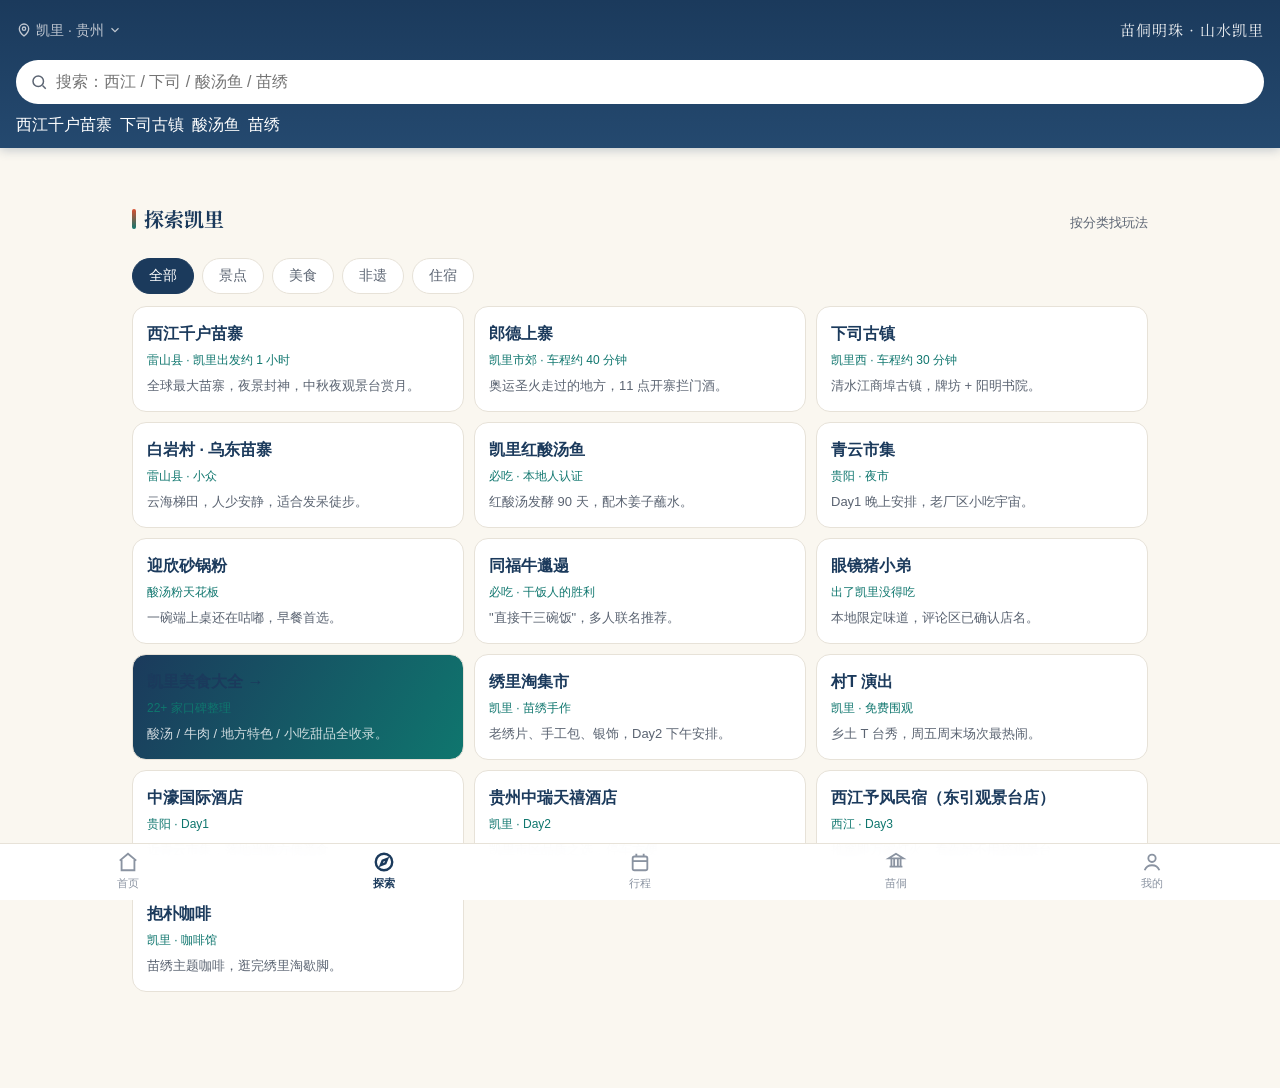
==== explore.html @ a3995299 "新增凯里美食大全页（food.html）：评论区口碑 22+ 家，分酸汤/牛肉牛杂/地方特色/小吃甜品/其他五类；首页与探索页挂入口" ====
<!DOCTYPE html>
<html lang="zh-CN">
<head>
<meta charset="UTF-8">
<meta name="viewport" content="width=device-width, initial-scale=1.0, viewport-fit=cover">
<meta name="theme-color" content="#1B3A5C">
<meta name="description" content="探索凯里：西江千户苗寨、郎德上寨、下司古镇、酸汤鱼、绣里淘、村T——景点、美食、非遗、住宿分类导航。">
<title>探索 | 中秋贵州·凯里行</title>
<link rel="manifest" href="manifest.webmanifest">
<link rel="icon" href="assets/icon-192.png">
<link rel="apple-touch-icon" href="assets/icon-192.png">
<link rel="preconnect" href="https://fonts.googleapis.com">
<link rel="preconnect" href="https://fonts.gstatic.com" crossorigin>
<link href="https://fonts.googleapis.com/css2?family=Noto+Serif+SC:wght@700;900&display=swap" rel="stylesheet">
<link rel="stylesheet" href="css/style.css">
</head>
<body data-page="explore">

<main id="app">
<section class="view" data-view="explore">
  <div class="sec-head"><h2>探索凯里</h2><span class="sec-sub">按分类找玩法</span></div>
  <div class="explore-tabs" role="tablist">
    <button class="active" data-cat="all">全部</button>
    <button data-cat="scenic">景点</button>
    <button data-cat="food">美食</button>
    <button data-cat="craft">非遗</button>
    <button data-cat="stay">住宿</button>
  </div>
  <div class="explore-grid" id="exploreGrid">
    <button class="ex-card" data-cat="scenic" data-detail="xijiang"><b>西江千户苗寨</b><i>雷山县 · 凯里出发约 1 小时</i><p>全球最大苗寨，夜景封神，中秋夜观景台赏月。</p></button>
    <button class="ex-card" data-cat="scenic" data-detail="langde"><b>郎德上寨</b><i>凯里市郊 · 车程约 40 分钟</i><p>奥运圣火走过的地方，11 点开寨拦门酒。</p></button>
    <button class="ex-card" data-cat="scenic" data-detail="xiasi"><b>下司古镇</b><i>凯里西 · 车程约 30 分钟</i><p>清水江商埠古镇，牌坊 + 阳明书院。</p></button>
    <button class="ex-card" data-cat="scenic" data-detail="wudong"><b>白岩村 · 乌东苗寨</b><i>雷山县 · 小众</i><p>云海梯田，人少安静，适合发呆徒步。</p></button>
    <button class="ex-card" data-cat="food" data-detail="suantang"><b>凯里红酸汤鱼</b><i>必吃 · 本地人认证</i><p>红酸汤发酵 90 天，配木姜子蘸水。</p></button>
    <button class="ex-card" data-cat="food" data-detail="qingyun"><b>青云市集</b><i>贵阳 · 夜市</i><p>Day1 晚上安排，老厂区小吃宇宙。</p></button>
    <button class="ex-card" data-cat="food"><b>迎欣砂锅粉</b><i>酸汤粉天花板</i><p>一碗端上桌还在咕嘟，早餐首选。</p></button>
    <button class="ex-card" data-cat="food"><b>同福牛邋遢</b><i>必吃 · 干饭人的胜利</i><p>"直接干三碗饭"，多人联名推荐。</p></button>
    <button class="ex-card" data-cat="food"><b>眼镜猪小弟</b><i>出了凯里没得吃</i><p>本地限定味道，评论区已确认店名。</p></button>
    <a class="ex-card" data-cat="food" href="food.html" style="background:linear-gradient(120deg,#1B3A5C,#0F766E);color:#fff"><b>凯里美食大全 →</b><i>22+ 家口碑整理</i><p style="color:rgba(255,255,255,.8)">酸汤 / 牛肉 / 地方特色 / 小吃甜品全收录。</p></a>
    <button class="ex-card" data-cat="craft" data-detail="miaoxiu"><b>绣里淘集市</b><i>凯里 · 苗绣手作</i><p>老绣片、手工包、银饰，Day2 下午安排。</p></button>
    <button class="ex-card" data-cat="craft" data-detail="cunt"><b>村T 演出</b><i>凯里 · 免费围观</i><p>乡土 T 台秀，周五周末场次最热闹。</p></button>
    <button class="ex-card" data-cat="stay"><b>中濠国际酒店</b><i>贵阳 · Day1</i><p>近青云市集，落地当晚方便觅食。</p></button>
    <button class="ex-card" data-cat="stay"><b>贵州中瑞天禧酒店</b><i>凯里 · Day2</i><p>凯里市区品质之选，停车方便。</p></button>
    <button class="ex-card" data-cat="stay"><b>西江予风民宿（东引观景台店）</b><i>西江 · Day3</i><p>推窗即万家灯火，看夜景不用挤观景台。</p></button>
    <button class="ex-card" data-cat="stay"><b>抱朴咖啡</b><i>凯里 · 咖啡馆</i><p>苗绣主题咖啡，逛完绣里淘歇脚。</p></button>
  </div>
</section>
</main>

<script src="js/data.js" defer></script>
<script src="js/layout.js" defer></script>
<script src="js/app.js" defer></script>
</body>
</html>
---- css/style.css ----
/* ===== 中秋贵州·凯里行 =====
   主色 靛蓝 #1B3A5C | 青绿 #0F766E | 酸汤红 CTA #D94F30
   苗银 #C0C7D1 | 米白 #FAF7F0 | 正文 #1F2937
   标题 思源宋体/霞鹜文楷 · 正文 PingFang SC / Noto Sans SC */

:root {
  --indigo: #1B3A5C;
  --teal: #0F766E;
  --cta: #D94F30;
  --silver: #C0C7D1;
  --bg: #FAF7F0;
  --ink: #1F2937;
  --ink-2: #5B6472;
  --card: #FFFFFF;
  --line: #E7E2D8;
  --radius: 14px;
  --pad: 16px;           /* 移动端卡片边距 16px */
  --font-title: "LXGW WenKai", "Noto Serif SC", "Source Han Serif SC", "Songti SC", serif;
  --font-body: "PingFang SC", "Noto Sans SC", "Microsoft YaHei", sans-serif;
}

* { margin: 0; padding: 0; box-sizing: border-box; }
html { scroll-behavior: smooth; -webkit-text-size-adjust: 100%; }
body {
  font-family: var(--font-body);
  font-size: 16px;            /* 正文 ≥16px */
  line-height: 1.6;
  color: var(--ink);
  background: var(--bg);
  padding-bottom: calc(64px + env(safe-area-inset-bottom));
}
img { display: block; max-width: 100%; height: auto; }
button { font: inherit; color: inherit; background: none; border: 0; cursor: pointer; min-height: 44px; } /* 触控目标 ≥44px */
a { color: inherit; text-decoration: none; }
h1, h2, h3 { font-family: var(--font-title); }

/* ===== 苗绣几何纹样水印（5%-10% 透明度边框） ===== */
.pattern-edge {
  position: relative;
}
.pattern-edge::before {
  content: "";
  position: absolute; inset: 0;
  border: 6px solid rgba(27, 58, 92, .08);      /* 苗绣边框水印 5%-10% */
  border-image: repeating-linear-gradient(45deg,
      rgba(27,58,92,.09) 0 8px, rgba(15,118,110,.07) 8px 16px,
      rgba(217,79,48,.08) 16px 24px, rgba(192,199,209,.10) 24px 32px) 6;
  pointer-events: none;
  border-radius: inherit;
}
.watermark::after {
  content: "";
  position: absolute; inset: 0;
  background:
    radial-gradient(circle at 88% 12%, rgba(27,58,92,.06) 0 10px, transparent 11px),
    radial-gradient(circle at 88% 12%, rgba(27,58,92,.06) 0 18px, transparent 19px),
    repeating-conic-gradient(from 0deg at 88% 12%, rgba(15,118,110,.05) 0 22.5deg, transparent 22.5deg 45deg);
  pointer-events: none;
}

/* ===== 顶部吸顶 ===== */
.topbar {
  position: sticky; top: 0; z-index: 50;
  background: linear-gradient(180deg, var(--indigo) 0%, #24496F 100%);
  color: #fff;
  padding: calc(8px + env(safe-area-inset-top)) var(--pad) 10px;
  box-shadow: 0 2px 10px rgba(27,58,92,.25);
}
.topbar-row { display: flex; align-items: center; justify-content: space-between; gap: 8px; }
.loc-btn {
  display: inline-flex; align-items: center; gap: 4px;
  color: var(--silver); font-size: 14px; min-height: 44px;
}
.topbar-title { font-family: var(--font-title); font-size: 15px; letter-spacing: 1px; color: #fff; opacity: .9; }
.search-wrap {
  margin-top: 8px; display: flex; align-items: center; gap: 8px;
  background: #fff; border-radius: 22px; padding: 0 14px; height: 44px;
}
.search-ico { color: var(--ink-2); flex: none; }
#searchInput {
  flex: 1; border: 0; outline: none; font-size: 16px; min-height: 44px;
  background: transparent; color: var(--ink);
}
.search-clear { color: var(--ink-2); width: 44px; }
.hot-chips { display: flex; gap: 8px; margin-top: 8px; overflow-x: auto; scrollbar-width: none; }
.hot-chips::-webkit-scrollbar { display: none; }
.hot-chips button {
  flex: none; min-height: 32px; padding: 4px 12px;
  border: 1px solid rgba(255,255,255,.35); border-radius: 16px;
  color: #fff; font-size: 13px;
}
.hot-chips button:active { background: rgba(255,255,255,.18); }

/* ===== 视图容器 ===== */
.view { padding: var(--pad); max-width: 1080px; margin: 0 auto; }

/* ===== Banner ===== */
.banner {
  position: relative; border-radius: var(--radius); overflow: hidden;
  box-shadow: 0 6px 18px rgba(27,58,92,.18);
}
.banner img { width: 100%; aspect-ratio: 16/9; object-fit: cover; }
.banner-text {
  position: absolute; inset: 0;
  display: flex; flex-direction: column; justify-content: flex-end;
  padding: 16px;
  background: linear-gradient(180deg, transparent 30%, rgba(27,58,92,.78));
  color: #fff;
}
.banner-tag {
  display: inline-block; width: fit-content;
  background: rgba(217,79,48,.92); border-radius: 12px;
  padding: 2px 10px; font-size: 12px; margin-bottom: 6px;
}
.banner-text h1 { font-size: 26px; letter-spacing: 1px; }
.banner-sub { font-size: 13px; color: var(--silver); margin-top: 2px; }

/* ===== 天气节庆条 ===== */
.wx-fest {
  display: flex; gap: 8px; margin-top: 12px; overflow-x: auto;
  scrollbar-width: none;
}
.wx-fest::-webkit-scrollbar { display: none; }
.wx-item {
  flex: 1 0 44%; display: flex; align-items: center; gap: 8px;
  background: var(--card); border-radius: var(--radius);
  padding: 10px 12px; border: 1px solid var(--line);
}
.wx-item .wx-ico { font-size: 20px; }
.wx-item b { display: block; font-size: 14px; color: var(--indigo); }
.wx-item i { font-style: normal; font-size: 12px; color: var(--ink-2); }

/* ===== 区块标题 ===== */
.sec-head {
  display: flex; align-items: baseline; justify-content: space-between;
  margin: 22px 0 12px;
}
.sec-head h2 { font-size: 20px; color: var(--indigo); position: relative; padding-left: 12px; }
.sec-head h2::before {
  content: ""; position: absolute; left: 0; top: 6px; bottom: 6px; width: 4px;
  background: linear-gradient(var(--cta), var(--teal)); border-radius: 2px;
}
.sec-sub, .sec-link { font-size: 13px; color: var(--ink-2); min-height: 44px; display: inline-flex; align-items: center; }
.sec-link { color: var(--teal); font-weight: 500; }

/* ===== 目的地横滑卡片 ===== */
.hscroll {
  display: flex; gap: 12px; overflow-x: auto; padding-bottom: 6px;
  scroll-snap-type: x mandatory; scrollbar-width: none;
  margin: 0 calc(-1 * var(--pad)); padding-left: var(--pad); padding-right: var(--pad);
}
.hscroll::-webkit-scrollbar { display: none; }
.dest-card {
  position: relative; flex: 0 0 62%; scroll-snap-align: start;
  border-radius: var(--radius); overflow: hidden; background: var(--card);
  box-shadow: 0 3px 12px rgba(27,58,92,.10);
  display: block;
}
.dest-card img { aspect-ratio: 4/3; object-fit: cover; width: 100%; }
.dest-badge {
  position: absolute; top: 10px; left: 10px;
  background: rgba(250,247,240,.92); color: var(--teal);
  font-size: 11px; padding: 2px 8px; border-radius: 10px;
}
.dest-card h3 { font-size: 16px; padding: 8px 12px 0; color: var(--indigo); }
.dest-card p { font-size: 12px; color: var(--ink-2); padding: 0 12px 10px; }

/* ===== 主题路线 ===== */
.route-grid { display: grid; grid-template-columns: 1fr; gap: 10px; }
.route-card {
  text-align: left; background: var(--card); border: 1px solid var(--line);
  border-radius: var(--radius); padding: 14px; display: flex; gap: 12px; align-items: flex-start;
}
.route-num {
  font-family: var(--font-title); font-size: 22px; font-weight: 900; line-height: 1;
  margin-top: 2px;
}
.route-num.r1 { color: var(--indigo); } .route-num.r2 { color: var(--teal); }
.route-num.r3 { color: var(--cta); }    .route-num.r4 { color: var(--silver); }
.route-card h3 { font-size: 16px; color: var(--indigo); }
.route-card p { font-size: 13px; color: var(--ink-2); margin-top: 2px; }
.route-card:active { border-color: var(--teal); }

/* ===== 非遗 ===== */
.craft-grid { display: grid; grid-template-columns: 1fr 1fr; gap: 10px; }
.craft-card {
  background: var(--card); border-radius: var(--radius); overflow: hidden;
  border: 1px solid var(--line); display: block;
}
.craft-card img { aspect-ratio: 4/3; object-fit: cover; width: 100%; }
.craft-card h3 { font-size: 15px; padding: 8px 10px 0; color: var(--indigo); }
.craft-card p { font-size: 12px; color: var(--ink-2); padding: 0 10px 10px; }

/* ===== 美食 ===== */
.food-list { display: grid; gap: 10px; }
.food-item {
  display: flex; align-items: center; gap: 12px;
  background: var(--card); border: 1px solid var(--line);
  border-radius: var(--radius); padding: 10px 12px; position: relative;
}
.food-item img { width: 72px; height: 72px; object-fit: cover; border-radius: 10px; flex: none; }
.food-emoji { font-size: 30px; width: 72px; text-align: center; flex: none; }
.food-item h3 { font-size: 15px; color: var(--indigo); }
.food-item p { font-size: 12px; color: var(--ink-2); }
.food-tag {
  position: absolute; top: 8px; right: 10px;
  background: var(--cta); color: #fff; font-size: 11px;
  padding: 1px 8px; border-radius: 10px;
}

/* ===== 游记 ===== */
.note-list { display: grid; gap: 10px; }
.note-card { background: var(--card); border-radius: var(--radius); border: 1px solid var(--line); padding: 14px; }
.note-card h3 { font-size: 16px; color: var(--indigo); }
.note-card p { font-size: 13px; color: var(--ink-2); margin: 4px 0 8px; }
.note-meta { font-size: 12px; color: var(--teal); background: rgba(15,118,110,.08); padding: 2px 8px; border-radius: 10px; }

/* ===== 咨询 ===== */
.consult {
  margin-top: 24px; display: flex; align-items: center; justify-content: space-between; gap: 12px;
  background: linear-gradient(120deg, var(--indigo), var(--teal));
  border-radius: var(--radius); padding: 16px; color: #fff;
}
.consult h3 { font-size: 17px; }
.consult p { font-size: 12px; color: var(--silver); }

/* ===== 按钮 ===== */
.btn-cta {
  background: var(--cta); color: #fff; border-radius: 22px;
  padding: 0 20px; min-height: 44px; font-size: 15px; font-weight: 600;
  box-shadow: 0 3px 10px rgba(217,79,48,.35);
}
.btn-cta:active { transform: scale(.97); }
.btn-ghost {
  border: 1px solid var(--teal); color: var(--teal); border-radius: 22px;
  padding: 0 16px; min-height: 44px; font-size: 14px;
  background: rgba(15,118,110,.05);
}

/* ===== 探索 ===== */
.explore-tabs { display: flex; gap: 8px; overflow-x: auto; scrollbar-width: none; margin-bottom: 12px; }
.explore-tabs::-webkit-scrollbar { display: none; }
.explore-tabs button {
  flex: none; min-height: 36px; padding: 4px 16px; border-radius: 18px;
  background: var(--card); border: 1px solid var(--line); font-size: 14px; color: var(--ink-2);
}
.explore-tabs button.active { background: var(--indigo); border-color: var(--indigo); color: #fff; }
.explore-grid { display: grid; grid-template-columns: 1fr; gap: 10px; }
.ex-card {
  text-align: left; background: var(--card); border: 1px solid var(--line);
  border-radius: var(--radius); padding: 14px;
}
.ex-card b { font-size: 16px; color: var(--indigo); display: block; }
.ex-card i { font-style: normal; font-size: 12px; color: var(--teal); }
.ex-card p { font-size: 13px; color: var(--ink-2); margin-top: 4px; }
.ex-card.hidden { display: none; }

/* ===== 行程时间线 ===== */
.trip-actions { display: flex; gap: 10px; margin-bottom: 14px; }
.timeline { display: grid; gap: 14px; position: relative; }
.day-card {
  background: var(--card); border-radius: var(--radius); border: 1px solid var(--line);
  padding: 14px; position: relative; overflow: hidden;
}
.day-card::after {  /* 苗绣锯齿水印底边 */
  content: ""; position: absolute; left: 0; right: 0; bottom: 0; height: 8px;
  background: repeating-linear-gradient(90deg,
    rgba(27,58,92,.10) 0 10px, transparent 10px 20px,
    rgba(217,79,48,.10) 20px 30px, transparent 30px 40px);
}
.day-head { display: flex; gap: 10px; align-items: flex-start; margin-bottom: 10px; }
.day-badge {
  flex: none; background: var(--indigo); color: #fff;
  font-family: var(--font-title); font-weight: 700;
  border-radius: 10px; padding: 4px 10px; font-size: 14px;
}
.day-badge.d2 { background: var(--teal); }
.day-badge.d3 { background: var(--cta); }
.day-badge.d4 { background: #7A8698; }
.day-head h3 { font-size: 16px; color: var(--indigo); }
.day-head i { font-style: normal; font-size: 12px; color: var(--ink-2); }
.stop-list { list-style: none; display: grid; gap: 0; }
.stop-list li { display: grid; grid-template-columns: 96px 1fr; gap: 4px 10px; padding: 8px 0; border-top: 1px dashed var(--line); }
.stop-list .t { font-size: 12px; color: var(--teal); font-weight: 600; padding-top: 2px; }
.stop-list b { font-size: 15px; color: var(--ink); }
.stop-list p { grid-column: 2; font-size: 13px; color: var(--ink-2); }

/* ===== 打包清单 ===== */
.pack { margin-top: 20px; }
.pack-grid { display: grid; gap: 10px; }
.pack-card {
  background: var(--card); border: 1px solid var(--line); border-radius: var(--radius);
  padding: 14px;
}
.pack-card.warn { border-color: rgba(217,79,48,.4); background: #FFF7F3; }
.pack-card h3 { font-size: 16px; color: var(--indigo); margin-bottom: 6px; }
.pack-card.warn h3 { color: var(--cta); }
.pack-card ul { list-style: none; }
.pack-card li {
  font-size: 14px; padding: 8px 0 8px 26px; position: relative;
  border-top: 1px dashed var(--line); cursor: pointer; min-height: 40px;
}
.pack-card li::before {
  content: ""; position: absolute; left: 0; top: 10px;
  width: 18px; height: 18px; border: 2px solid var(--silver); border-radius: 5px;
}
.pack-card li.done { color: #9AA3B0; text-decoration: line-through; }
.pack-card li.done::before {
  background: var(--teal); border-color: var(--teal);
  content: "✓"; color: #fff; font-size: 12px; text-align: center; line-height: 18px;
  text-decoration: none;
}

/* ===== 苗侗文化 ===== */
.culture-hero {
  background: linear-gradient(135deg, var(--indigo), var(--teal));
  border-radius: var(--radius); padding: 20px 16px; color: #fff;
}
.cq-line { font-family: var(--font-title); font-size: 20px; letter-spacing: 2px; }
.cq-sub { font-size: 13px; color: var(--silver); margin-top: 6px; }
.cul-list { display: grid; gap: 10px; margin-top: 14px; }
.cul-card {
  background: var(--card); border: 1px solid var(--line); border-radius: var(--radius);
  padding: 14px;
}
.cul-card h3 { font-size: 16px; color: var(--indigo); }
.cul-card p { font-size: 13px; color: var(--ink-2); margin-top: 4px; }

/* ===== 我的 ===== */
.me-card {
  display: flex; align-items: center; gap: 12px;
  background: linear-gradient(120deg, var(--indigo), var(--teal));
  border-radius: var(--radius); padding: 16px; color: #fff; margin-bottom: 14px;
}
.me-avatar {
  width: 52px; height: 52px; border-radius: 14px; flex: none;
  background: var(--cta); display: grid; place-items: center;
  font-family: var(--font-title); font-size: 24px; font-weight: 900;
}
.me-card b { display: block; font-size: 17px; }
.me-card i { font-style: normal; font-size: 12px; color: var(--silver); }
.me-grid { display: grid; grid-template-columns: 1fr 1fr; gap: 10px; }
.me-item {
  background: var(--card); border: 1px solid var(--line); border-radius: var(--radius);
  padding: 14px; text-align: left; display: flex; flex-direction: column; gap: 2px; font-size: 15px;
}
.me-item span { font-size: 12px; color: var(--ink-2); }
.me-tip { margin-top: 16px; font-size: 13px; color: var(--ink-2); }

/* ===== 详情浮层 + 固定预订栏 ===== */
.detail { position: fixed; inset: 0; z-index: 90; }
.detail-mask { position: absolute; inset: 0; background: rgba(27,58,92,.55); }
.detail-panel {
  position: absolute; left: 0; right: 0; bottom: 0; max-height: 86vh;
  background: var(--bg); border-radius: 20px 20px 0 0;
  display: flex; flex-direction: column;
  animation: slideUp .28s ease;
}
@keyframes slideUp { from { transform: translateY(40px); opacity: .6; } to { transform: none; opacity: 1; } }
.detail-close {
  position: absolute; top: 10px; right: 10px; z-index: 2;
  width: 36px; height: 36px; border-radius: 50%;
  background: rgba(250,247,240,.9); color: var(--ink); font-size: 15px;
}
.detail-body { overflow-y: auto; padding: 18px 16px 16px; }
.detail-body img { border-radius: var(--radius); width: 100%; aspect-ratio: 16/9; object-fit: cover; }
.detail-body h2 { font-size: 22px; color: var(--indigo); margin: 12px 0 4px; }
.detail-body .d-tag { font-size: 12px; color: var(--teal); }
.detail-body p { margin-top: 10px; font-size: 15px; color: var(--ink); }
.detail-body ul { margin: 10px 0 0 18px; font-size: 14px; color: var(--ink-2); }
.book-bar {
  position: sticky; bottom: 0; display: flex; align-items: center; gap: 10px;
  padding: 12px 16px calc(12px + env(safe-area-inset-bottom));
  background: #fff; border-top: 1px solid var(--line);
  box-shadow: 0 -4px 14px rgba(27,58,92,.08);
}
.book-price { margin-right: auto; }
.book-price b { font-size: 20px; color: var(--cta); }
.book-price i { font-style: normal; font-size: 12px; color: var(--ink-2); display: block; }
.book-btn { flex: none; }

/* ===== Toast ===== */
.toast {
  position: fixed; left: 50%; bottom: calc(96px + env(safe-area-inset-bottom));
  transform: translateX(-50%); z-index: 99;
  background: rgba(27,58,92,.92); color: #fff;
  padding: 10px 18px; border-radius: 20px; font-size: 14px;
  animation: slideUp .2s ease;
}

/* ===== 底部 Tab ===== */
.tabbar {
  position: fixed; left: 0; right: 0; bottom: 0; z-index: 80;
  display: flex; justify-content: space-around;
  background: rgba(255,255,255,.96); backdrop-filter: blur(8px);
  border-top: 1px solid var(--line);
  padding-bottom: env(safe-area-inset-bottom);
}
.tab {
  display: flex; flex-direction: column; align-items: center; gap: 2px;
  min-height: 56px; min-width: 56px; justify-content: center;
  font-size: 11px; color: #8A93A1;
}
.tab svg { width: 22px; height: 22px; }
.tab.active { color: var(--indigo); font-weight: 600; }
.tab.active svg { stroke-width: 2.6; }

/* ===== 搜索高亮隐藏 ===== */
.hide-by-search { display: none !important; }

/* ===== Banner 倒计时 ===== */
.banner-meta { display: flex; gap: 8px; align-items: center; margin-bottom: 6px; }
.banner-meta .banner-tag { margin-bottom: 0; }
.cd-chip {
  display: inline-block; background: rgba(15,118,110,.85); color: #fff;
  border-radius: 12px; padding: 2px 10px; font-size: 12px;
}

/* ===== 收藏按钮（预订栏内） ===== */
.fav-btn {
  flex: none; width: 44px; height: 44px; border-radius: 50%;
  display: grid; place-items: center; font-size: 22px;
  color: var(--ink-2); background: rgba(27,58,92,.06);
  transition: transform .15s ease, color .15s ease;
}
.fav-btn:active { transform: scale(.9); }
.fav-btn.on { color: var(--cta); background: rgba(217,79,48,.10); }

/* ===== 回到顶部 ===== */
#topBtn {
  position: fixed; right: 14px; bottom: calc(76px + env(safe-area-inset-bottom));
  z-index: 85; width: 44px; height: 44px; border-radius: 50%;
  background: var(--indigo); color: #fff; font-size: 18px;
  box-shadow: 0 4px 14px rgba(27,58,92,.35);
  opacity: .92;
}
#topBtn:active { transform: scale(.94); }

/* ===== 可访问性 ===== */
:focus-visible { outline: 3px solid var(--teal); outline-offset: 2px; border-radius: 4px; }
@media (prefers-reduced-motion: reduce) {
  html { scroll-behavior: auto; }
  *, *::before, *::after { animation: none !important; transition: none !important; }
}

/* ============ 断点 ============ */
/* 平板 640–1024 */
@media (min-width: 640px) {
  .view { padding: 24px; }
  .banner-text h1 { font-size: 34px; }
  .dest-card { flex-basis: 40%; }
  .route-grid { grid-template-columns: 1fr 1fr; }
  .craft-grid { grid-template-columns: repeat(4, 1fr); }
  .explore-grid { grid-template-columns: 1fr 1fr; }
  .pack-grid { grid-template-columns: 1fr 1fr; }
  .cul-list { grid-template-columns: 1fr 1fr; }
  .note-list { grid-template-columns: 1fr 1fr; }
  .me-grid { grid-template-columns: repeat(4, 1fr); }
  .day-card { padding: 18px; }
  .stop-list li { grid-template-columns: 120px 1fr; }
  .detail-panel {
    left: 50%; transform: translateX(-50%); width: 640px;
    border-radius: 20px; bottom: 6vh; max-height: 82vh;
    box-shadow: 0 20px 60px rgba(27,58,92,.4);
  }
  @keyframes slideUp { from { transform: translate(-50%, 40px); opacity: .6; } to { transform: translate(-50%, 0); opacity: 1; } }
}
/* 桌面 >1024 */
@media (min-width: 1024px) {
  .dest-card { flex-basis: 31%; }
  .explore-grid { grid-template-columns: repeat(3, 1fr); }
  .pack-grid { grid-template-columns: repeat(3, 1fr); }
  .cul-list { grid-template-columns: repeat(3, 1fr); }
  .food-list { grid-template-columns: 1fr 1fr; }
  .banner img { aspect-ratio: 21/8; }
  .view { padding: 32px; }
}

/* 打印 */
@media print { .tabbar, .topbar .search-wrap, .hot-chips { display: none; } }

/* ===== 打包清单备注与提醒卡 ===== */
.pack-note {
  font-size: 13px; color: var(--ink-2); background: rgba(15,118,110,.06);
  border: 1px dashed rgba(15,118,110,.35); border-radius: 10px;
  padding: 10px 12px; margin-bottom: 12px;
}
.pack-note b { color: var(--teal); }
.pack-card.tip { border-color: rgba(15,118,110,.4); background: #F0F9F7; }
.pack-card.tip h3 { color: var(--teal); }
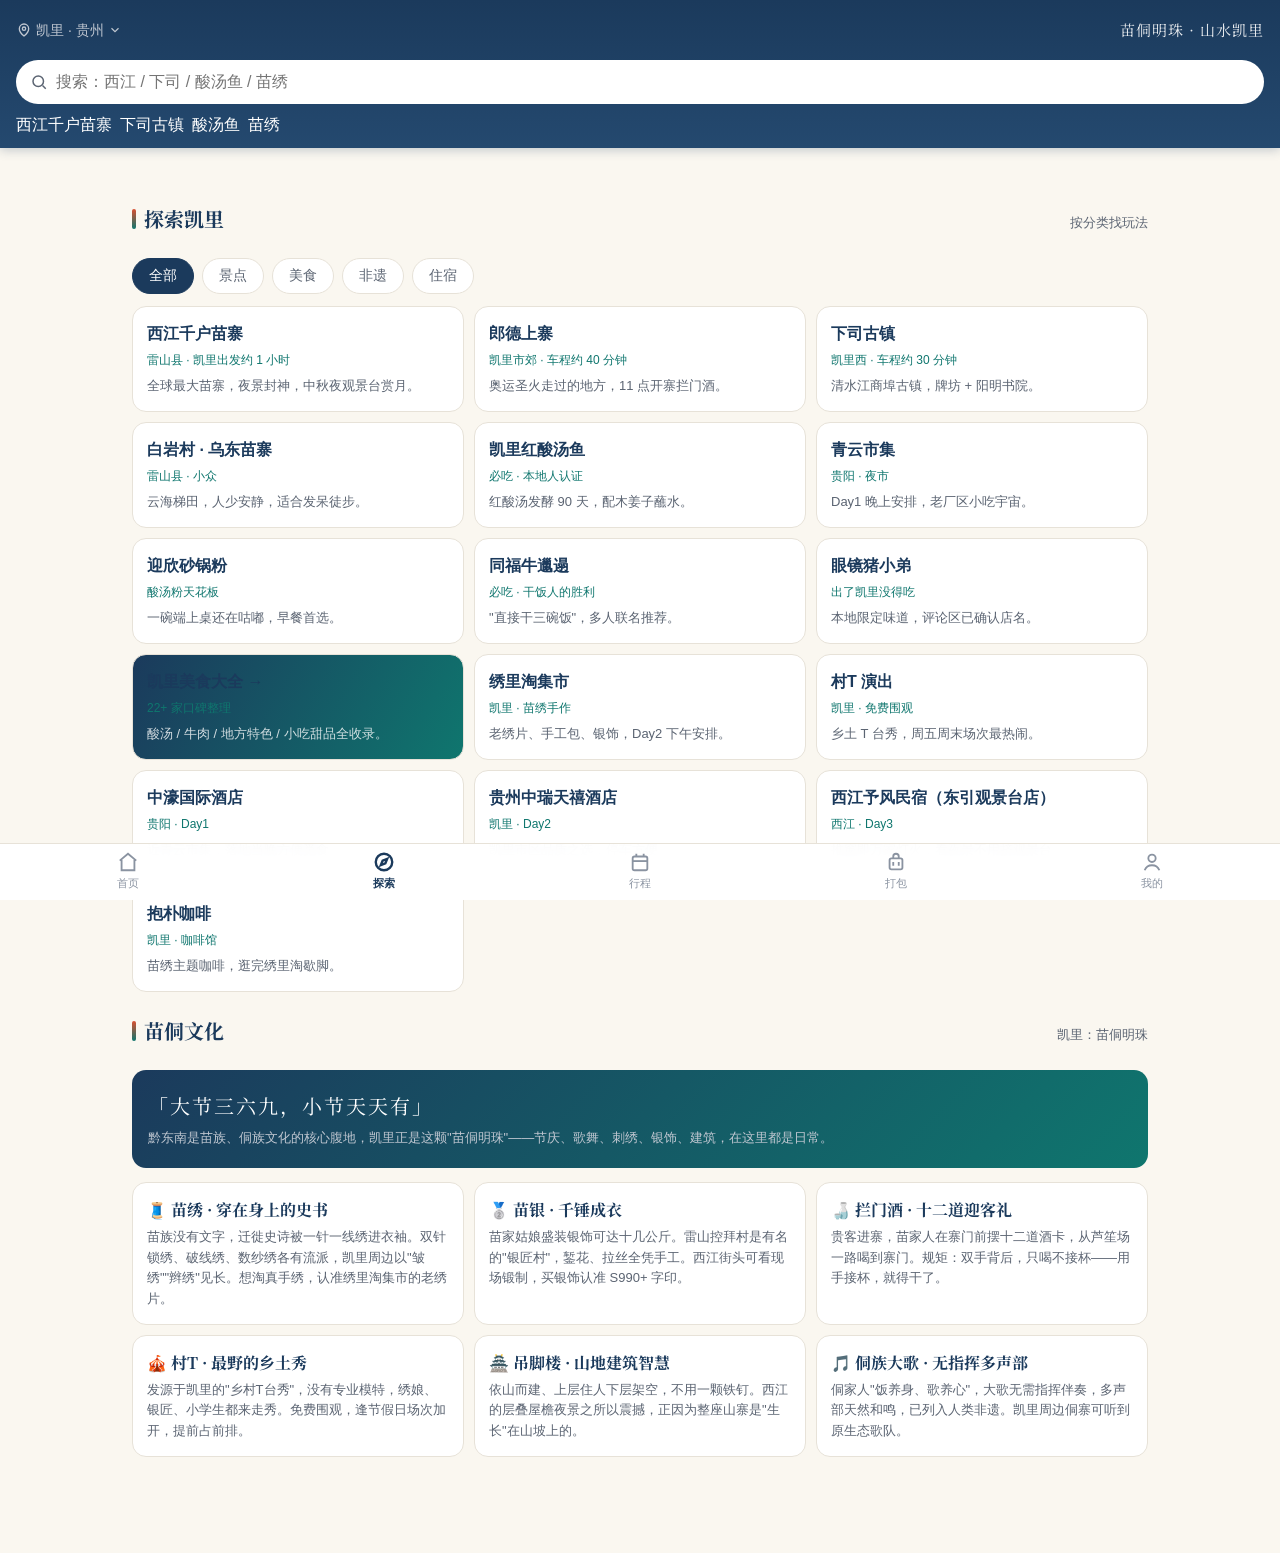
==== commit 88673ef4: "导航重组：苗侗文化并入探索页（锚点#culture），新增打包清单独立 Tab（pack.html），culture.html 下线，SW 升 v4" ====
--- a/explore.html
+++ b/explore.html
@@ -44,6 +44,39 @@
     <button class="ex-card" data-cat="stay"><b>西江予风民宿（东引观景台店）</b><i>西江 · Day3</i><p>推窗即万家灯火，看夜景不用挤观景台。</p></button>
     <button class="ex-card" data-cat="stay"><b>抱朴咖啡</b><i>凯里 · 咖啡馆</i><p>苗绣主题咖啡，逛完绣里淘歇脚。</p></button>
   </div>
+
+  <!-- 苗侗文化（原苗侗 Tab 并入） -->
+  <div class="sec-head" id="culture"><h2>苗侗文化</h2><span class="sec-sub">凯里：苗侗明珠</span></div>
+  <div class="culture-hero">
+    <p class="cq-line">「大节三六九，小节天天有」</p>
+    <p class="cq-sub">黔东南是苗族、侗族文化的核心腹地，凯里正是这颗"苗侗明珠"——节庆、歌舞、刺绣、银饰、建筑，在这里都是日常。</p>
+  </div>
+  <div class="cul-list">
+    <article class="cul-card">
+      <h3>🧵 苗绣 · 穿在身上的史书</h3>
+      <p>苗族没有文字，迁徙史诗被一针一线绣进衣袖。双针锁绣、破线绣、数纱绣各有流派，凯里周边以"皱绣""辫绣"见长。想淘真手绣，认准绣里淘集市的老绣片。</p>
+    </article>
+    <article class="cul-card">
+      <h3>🥈 苗银 · 千锤成衣</h3>
+      <p>苗家姑娘盛装银饰可达十几公斤。雷山控拜村是有名的"银匠村"，錾花、拉丝全凭手工。西江街头可看现场锻制，买银饰认准 S990+ 字印。</p>
+    </article>
+    <article class="cul-card">
+      <h3>🍶 拦门酒 · 十二道迎客礼</h3>
+      <p>贵客进寨，苗家人在寨门前摆十二道酒卡，从芦笙场一路喝到寨门。规矩：双手背后，只喝不接杯——用手接杯，就得干了。</p>
+    </article>
+    <article class="cul-card">
+      <h3>🎪 村T · 最野的乡土秀</h3>
+      <p>发源于凯里的"乡村T台秀"，没有专业模特，绣娘、银匠、小学生都来走秀。免费围观，逢节假日场次加开，提前占前排。</p>
+    </article>
+    <article class="cul-card">
+      <h3>🏯 吊脚楼 · 山地建筑智慧</h3>
+      <p>依山而建、上层住人下层架空，不用一颗铁钉。西江的层叠屋檐夜景之所以震撼，正因为整座山寨是"生长"在山坡上的。</p>
+    </article>
+    <article class="cul-card">
+      <h3>🎵 侗族大歌 · 无指挥多声部</h3>
+      <p>侗家人"饭养身、歌养心"，大歌无需指挥伴奏，多声部天然和鸣，已列入人类非遗。凯里周边侗寨可听到原生态歌队。</p>
+    </article>
+  </div>
 </section>
 </main>
 
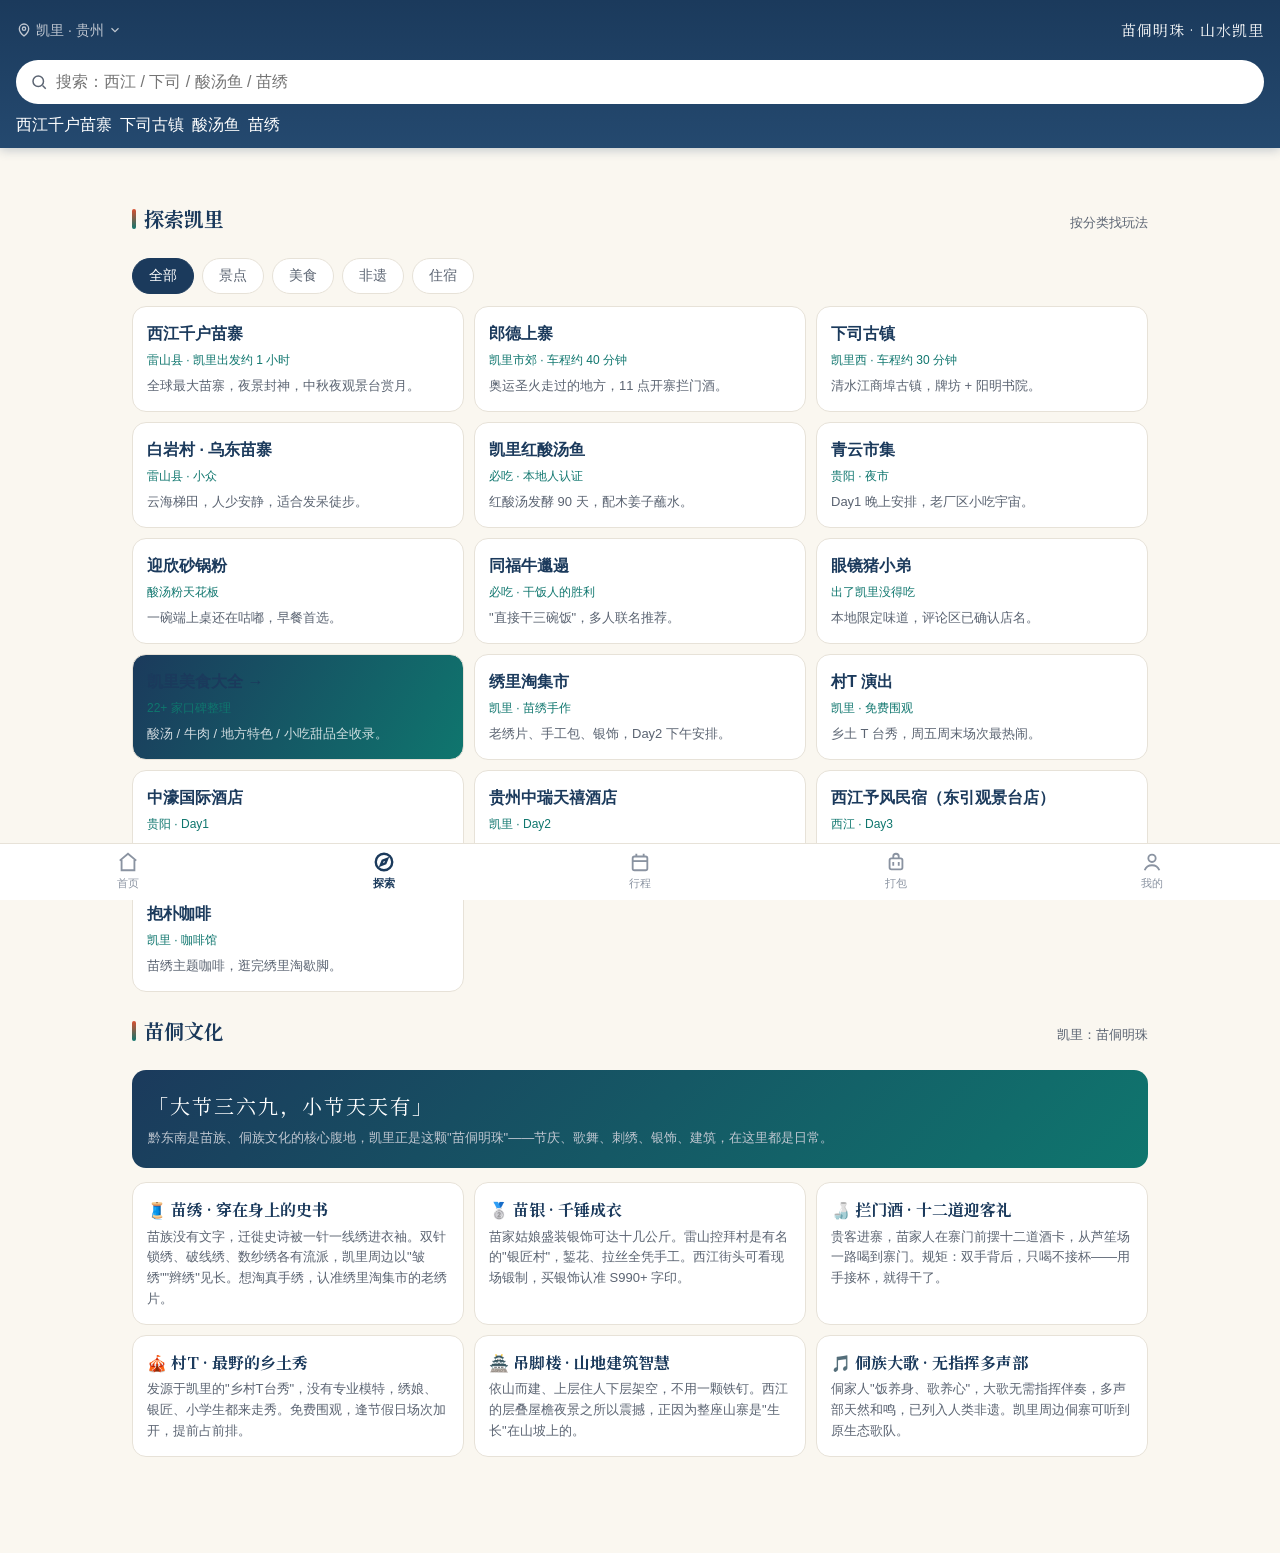
==== commit 51aecf34: "性能优化：标题字体改自托管子集，首访传输 1524KB→275KB；SW 改 stale-while-revalidate 升 v6 - 字体：Google Fonts（221KB CSS + 119" ====
--- a/explore.html
+++ b/explore.html
@@ -9,9 +9,8 @@
 <link rel="manifest" href="manifest.webmanifest">
 <link rel="icon" href="assets/icon-192.png">
 <link rel="apple-touch-icon" href="assets/icon-192.png">
-<link rel="preconnect" href="https://fonts.googleapis.com">
-<link rel="preconnect" href="https://fonts.gstatic.com" crossorigin>
-<link href="https://fonts.googleapis.com/css2?family=Noto+Serif+SC:wght@700;900&display=swap" rel="stylesheet">
+<!-- 标题字体已自托管为子集（assets/fonts/noto-serif-sc-subset.woff2），不再请求 Google Fonts -->
+<link rel="preload" as="font" type="font/woff2" href="assets/fonts/noto-serif-sc-subset.woff2" crossorigin>
 <link rel="stylesheet" href="css/style.css">
 </head>
 <body data-page="explore">
--- a/css/style.css
+++ b/css/style.css
@@ -2,6 +2,19 @@
    主色 靛蓝 #1B3A5C | 青绿 #0F766E | 酸汤红 CTA #D94F30
    苗银 #C0C7D1 | 米白 #FAF7F0 | 正文 #1F2937
    标题 思源宋体/霞鹜文楷 · 正文 PingFang SC / Noto Sans SC */
+
+/* ===== 标题字体：自托管子集 =====
+   源字体 Noto Serif SC（Copyright 2017-2024 Adobe，SIL Open Font License 1.1）
+   已按本站标题实际用字子集化，保留 wght 200-900 可变轴。
+   单文件 167KB 取代原先 Google Fonts 的 221KB CSS + 1195KB 字体分片，且不再依赖第三方域名。
+   新增/修改标题文案后，请重跑 tools/subset-font.py 重新生成。 */
+@font-face {
+  font-family: "Noto Serif SC";
+  font-style: normal;
+  font-weight: 200 900;
+  font-display: swap;                       /* 字体未到货时先用系统宋体渲染，避免白屏 */
+  src: url("../assets/fonts/noto-serif-sc-subset.woff2") format("woff2");
+}
 
 :root {
   --indigo: #1B3A5C;
@@ -15,7 +28,8 @@
   --line: #E7E2D8;
   --radius: 14px;
   --pad: 16px;           /* 移动端卡片边距 16px */
-  --font-title: "LXGW WenKai", "Noto Serif SC", "Source Han Serif SC", "Songti SC", serif;
+  /* 标题字体：Noto Serif SC 由页面异步加载；未到货前用系统宋体兜底，避免字体切换时版式跳动 */
+  --font-title: "Noto Serif SC", "Source Han Serif SC", "Songti SC", "SimSun", serif;
   --font-body: "PingFang SC", "Noto Sans SC", "Microsoft YaHei", sans-serif;
 }
 
@@ -392,9 +406,12 @@
 .tabbar {
   position: fixed; left: 0; right: 0; bottom: 0; z-index: 80;
   display: flex; justify-content: space-around;
-  background: rgba(255,255,255,.96); backdrop-filter: blur(8px);
+  /* 原来这里是 backdrop-filter: blur(8px)，滚动时每帧都要重新合成模糊，移动端持续掉帧；
+     底部栏本身是纯色浅底，用不透明背景视觉几乎无差别，但省掉整层合成开销 */
+  background: #fff;
   border-top: 1px solid var(--line);
   padding-bottom: env(safe-area-inset-bottom);
+  contain: layout paint;
 }
 .tab {
   display: flex; flex-direction: column; align-items: center; gap: 2px;
@@ -487,4 +504,15 @@
 }
 .pack-note b { color: var(--teal); }
 .pack-card.tip { border-color: rgba(15,118,110,.4); background: #F0F9F7; }
+
+/* ===== 渲染性能：长列表延迟渲染 =====
+   下方内容未进入视口前跳过布局与绘制，降低首页/探索页/美食页的首屏渲染成本。
+   不支持该属性的浏览器直接忽略，无副作用。 */
+.food-list,
+.note-list,
+.cul-list {
+  content-visibility: auto;
+  contain-intrinsic-size: 720px;
+  contain-intrinsic-size: auto 720px;   /* 记住上次真实高度，避免滚动条跳动 */
+}
 .pack-card.tip h3 { color: var(--teal); }
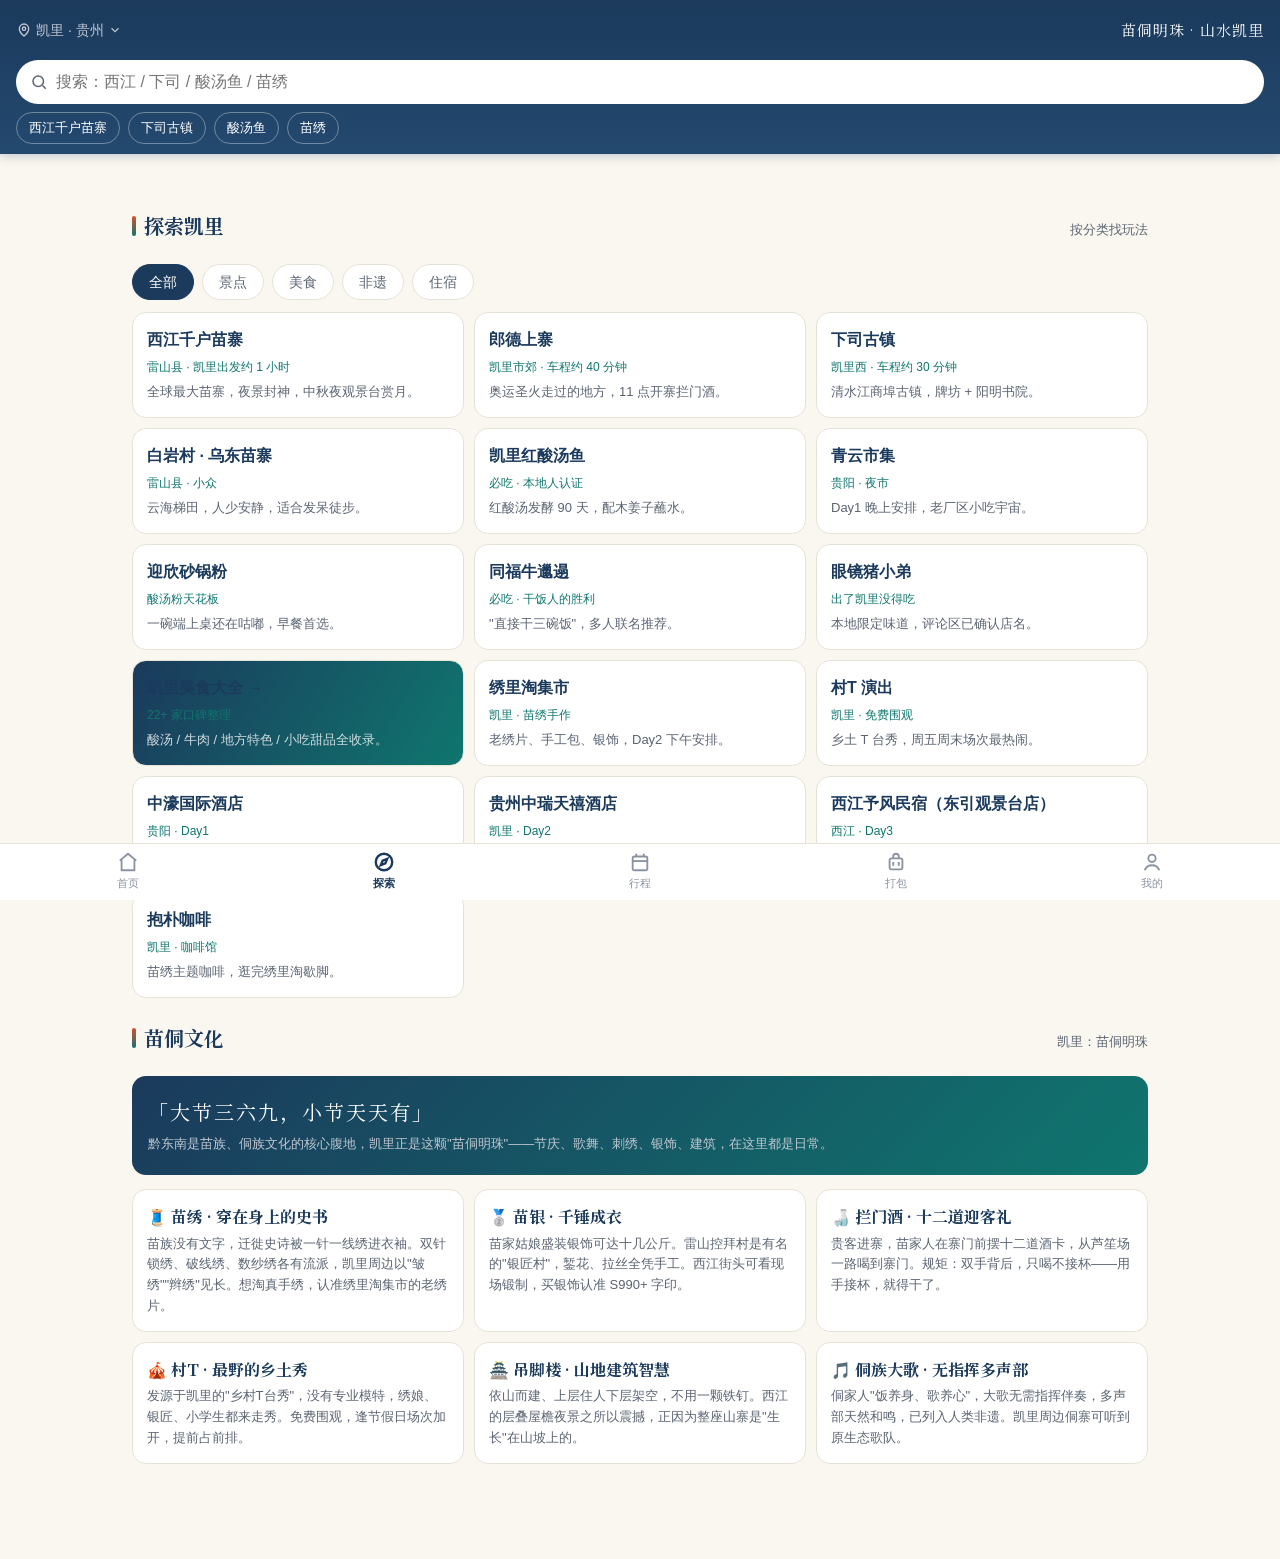
==== commit fdcce550: "修复点击底部 Tab 页面会闪：公共壳改为 HTML 静态标记，SW 升 v7 根因（CDP Tracing 逐帧实测，非推测）   公共壳（顶栏 + 底部 Tab）由 js/layout.js 注入" ====
--- a/explore.html
+++ b/explore.html
@@ -10,10 +10,61 @@
 <link rel="icon" href="assets/icon-192.png">
 <link rel="apple-touch-icon" href="assets/icon-192.png">
 <!-- 标题字体已自托管为子集（assets/fonts/noto-serif-sc-subset.woff2），不再请求 Google Fonts -->
+<!-- shell:critical — 首帧即上主题底色，避免外部样式表到达前出现白闪 -->
+<style>html{background:#FAF7F0}</style>
 <link rel="preload" as="font" type="font/woff2" href="assets/fonts/noto-serif-sc-subset.woff2" crossorigin>
 <link rel="stylesheet" href="css/style.css">
 </head>
 <body data-page="explore">
+<!-- shell:topbar — 由 tools/build-shell.py 生成，改壳请改脚本后重跑 -->
+<header class="topbar">
+  <div class="topbar-row">
+    <button class="loc-btn" id="locBtn" aria-label="定位">
+      <svg viewBox="0 0 24 24" width="16" height="16" fill="none" stroke="currentColor" stroke-width="2"><path d="M12 21s-7-5.5-7-11a7 7 0 1 1 14 0c0 5.5-7 11-7 11z"/><circle cx="12" cy="10" r="2.5"/></svg>
+      <span id="locText">凯里 · 贵州</span>
+      <svg viewBox="0 0 24 24" width="14" height="14" fill="none" stroke="currentColor" stroke-width="2"><path d="m6 9 6 6 6-6"/></svg>
+    </button>
+    <span class="topbar-title">苗侗明珠 · 山水凯里</span>
+  </div>
+  <div class="search-wrap">
+    <svg class="search-ico" viewBox="0 0 24 24" width="18" height="18" fill="none" stroke="currentColor" stroke-width="2"><circle cx="11" cy="11" r="7"/><path d="m21 21-4.3-4.3"/></svg>
+    <input id="searchInput" type="search" placeholder="搜索：西江 / 下司 / 酸汤鱼 / 苗绣" autocomplete="off" aria-label="搜索目的地、美食、非遗">
+    <button class="search-clear" id="searchClear" hidden aria-label="清空搜索">✕</button>
+  </div>
+  <div class="hot-chips" id="hotChips">
+    <a class="chip-link" href="index.html?kw=西江" data-kw="西江">西江千户苗寨</a>
+    <a class="chip-link" href="index.html?kw=下司" data-kw="下司">下司古镇</a>
+    <a class="chip-link" href="explore.html?kw=酸汤鱼" data-kw="酸汤鱼">酸汤鱼</a>
+    <a class="chip-link" href="explore.html?kw=苗绣" data-kw="苗绣">苗绣</a>
+  </div>
+</header>
+<!-- /shell:topbar -->
+
+<!-- shell:tabbar — 由 tools/build-shell.py 生成，改壳请改脚本后重跑 -->
+<nav class="tabbar" aria-label="主导航">
+  <a class="tab" href="index.html" aria-label="首页">
+    <svg viewBox="0 0 24 24" fill="none" stroke="currentColor" stroke-width="2"><path d="M3 10.5 12 3l9 7.5"/><path d="M5 9.5V21h14V9.5"/></svg>
+    <span>首页</span>
+  </a>
+  <a class="tab active" href="explore.html" aria-label="探索">
+    <svg viewBox="0 0 24 24" fill="none" stroke="currentColor" stroke-width="2"><circle cx="12" cy="12" r="9"/><path d="m15.5 8.5-2 5-5 2 2-5z"/></svg>
+    <span>探索</span>
+  </a>
+  <a class="tab" href="trip.html" aria-label="行程">
+    <svg viewBox="0 0 24 24" fill="none" stroke="currentColor" stroke-width="2"><path d="M8 3v3M16 3v3"/><rect x="4" y="6" width="16" height="15" rx="2"/><path d="M4 11h16"/></svg>
+    <span>行程</span>
+  </a>
+  <a class="tab" href="pack.html" aria-label="打包">
+    <svg viewBox="0 0 24 24" fill="none" stroke="currentColor" stroke-width="2"><rect x="5" y="8" width="14" height="12" rx="2"/><path d="M9 8V6a3 3 0 0 1 6 0v2M9 12v4M15 12v4"/></svg>
+    <span>打包</span>
+  </a>
+  <a class="tab" href="me.html" aria-label="我的">
+    <svg viewBox="0 0 24 24" fill="none" stroke="currentColor" stroke-width="2"><circle cx="12" cy="8" r="4"/><path d="M4 21c1.5-4 5-5.5 8-5.5s6.5 1.5 8 5.5"/></svg>
+    <span>我的</span>
+  </a>
+</nav>
+<!-- /shell:tabbar -->
+
 
 <main id="app">
 <section class="view" data-view="explore">
--- a/css/style.css
+++ b/css/style.css
@@ -34,7 +34,14 @@
 }
 
 * { margin: 0; padding: 0; box-sizing: border-box; }
-html { scroll-behavior: smooth; -webkit-text-size-adjust: 100%; }
+html {
+  scroll-behavior: smooth;
+  -webkit-text-size-adjust: 100%;
+  background: var(--bg);          /* 画布底色；配合各页 head 里的内联 critical style，样式表到达前也不是白屏 */
+  /* 去掉浏览器默认的点击高亮：点底部 Tab / 卡片时会闪一层灰蓝色，很像"页面闪了一下"。
+     移除后由下方「点击反馈」小节提供受控的反馈，触感不丢。 */
+  -webkit-tap-highlight-color: transparent;
+}
 body {
   font-family: var(--font-body);
   font-size: 16px;            /* 正文 ≥16px */
@@ -98,12 +105,18 @@
 .search-clear { color: var(--ink-2); width: 44px; }
 .hot-chips { display: flex; gap: 8px; margin-top: 8px; overflow-x: auto; scrollbar-width: none; }
 .hot-chips::-webkit-scrollbar { display: none; }
-.hot-chips button {
+/* 热词样式同时覆盖 <button> 和 <a class="chip-link">：
+   壳是静态生成的热词一律是 <a>（可右键/新标签打开），早先只写了 button 选择器，
+   导致热词一直以裸链接呈现、没有胶囊边框。 */
+.hot-chips button,
+.hot-chips .chip-link {
   flex: none; min-height: 32px; padding: 4px 12px;
+  display: inline-flex; align-items: center;
   border: 1px solid rgba(255,255,255,.35); border-radius: 16px;
   color: #fff; font-size: 13px;
 }
-.hot-chips button:active { background: rgba(255,255,255,.18); }
+.hot-chips button:active,
+.hot-chips .chip-link:active { background: rgba(255,255,255,.18); }
 
 /* ===== 视图容器 ===== */
 .view { padding: var(--pad); max-width: 1080px; margin: 0 auto; }
@@ -421,6 +434,17 @@
 .tab svg { width: 22px; height: 22px; }
 .tab.active { color: var(--indigo); font-weight: 600; }
 .tab.active svg { stroke-width: 2.6; }
+
+/* ===== 点击反馈 =====
+   全局移除了 -webkit-tap-highlight-color（默认高亮会在点击瞬间闪一层灰蓝），
+   这里为可点元素补上受控、即时的反馈，避免"点了没反应"。 */
+.tab:active { background: rgba(27,58,92,.08); border-radius: 10px; }
+.dest-card:active,
+.craft-card:active,
+.ex-card:active,
+.cul-card:active,
+.food-item:active,
+.note-card:active { opacity: .82; }
 
 /* ===== 搜索高亮隐藏 ===== */
 .hide-by-search { display: none !important; }
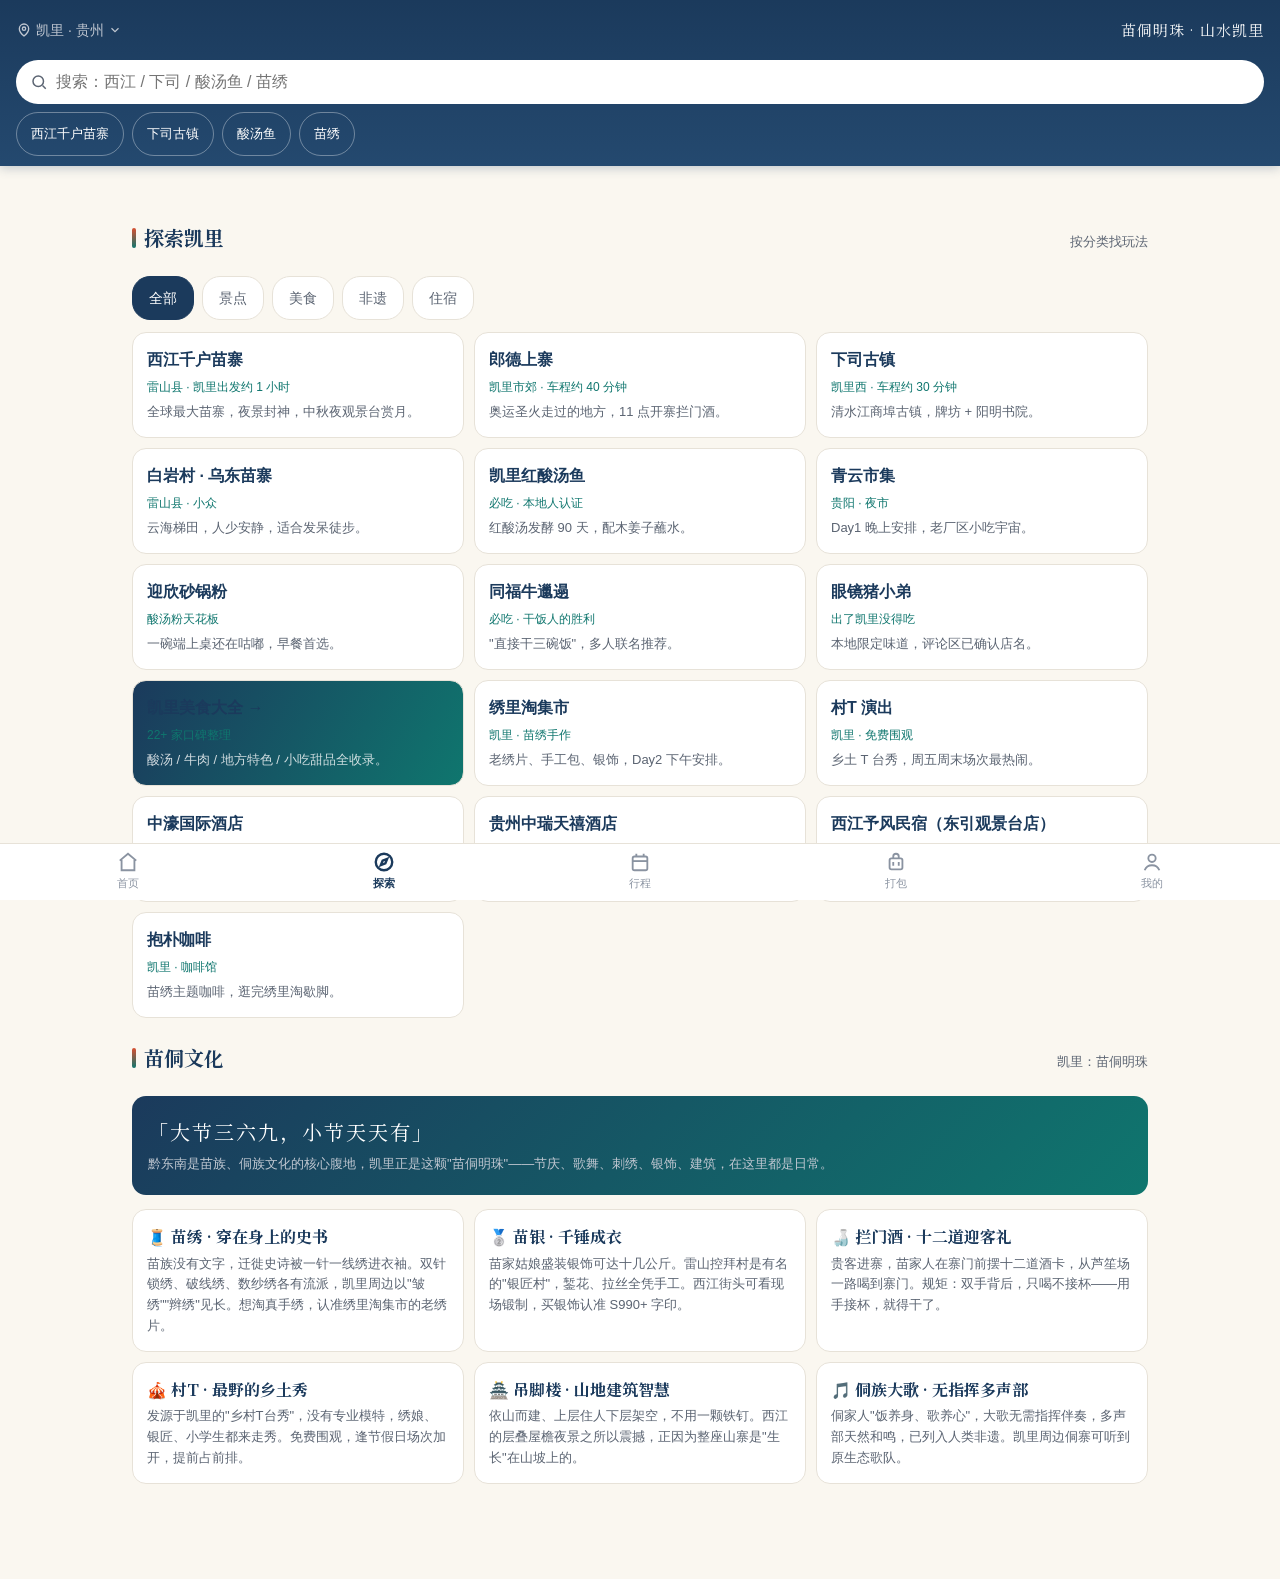
==== commit 3ae94e10: "打包清单可访问性 + 离线与导航修复，SW 升 v8 按钮居中： - .btn-ghost/.btn-cta 显式居中。<button> 的 UA 默认 text-align:center，<a> 却" ====
--- a/explore.html
+++ b/explore.html
@@ -46,7 +46,7 @@
     <svg viewBox="0 0 24 24" fill="none" stroke="currentColor" stroke-width="2"><path d="M3 10.5 12 3l9 7.5"/><path d="M5 9.5V21h14V9.5"/></svg>
     <span>首页</span>
   </a>
-  <a class="tab active" href="explore.html" aria-label="探索">
+  <a class="tab active" href="explore.html" aria-label="探索" aria-current="page">
     <svg viewBox="0 0 24 24" fill="none" stroke="currentColor" stroke-width="2"><circle cx="12" cy="12" r="9"/><path d="m15.5 8.5-2 5-5 2 2-5z"/></svg>
     <span>探索</span>
   </a>
--- a/css/style.css
+++ b/css/style.css
@@ -107,12 +107,15 @@
 .hot-chips::-webkit-scrollbar { display: none; }
 /* 热词样式同时覆盖 <button> 和 <a class="chip-link">：
    壳是静态生成的热词一律是 <a>（可右键/新标签打开），早先只写了 button 选择器，
-   导致热词一直以裸链接呈现、没有胶囊边框。 */
+   导致热词一直以裸链接呈现、没有胶囊边框。
+   高度直接给到 44px 与上方搜索框齐平：试过用 ::after 撑热区保留 32px 视觉，
+   但 .hot-chips 是 overflow-x:auto（overflow-y 被连带算成 auto），伪元素溢出部分会被裁掉，
+   实测上下各扩 6px 只剩 4px，凑不满 44 —— 所以不玩伪元素，老老实实给足高度。 */
 .hot-chips button,
 .hot-chips .chip-link {
-  flex: none; min-height: 32px; padding: 4px 12px;
-  display: inline-flex; align-items: center;
-  border: 1px solid rgba(255,255,255,.35); border-radius: 16px;
+  flex: none; min-height: 44px; padding: 0 14px;
+  display: inline-flex; align-items: center; justify-content: center;
+  border: 1px solid rgba(255,255,255,.35); border-radius: 22px;
   color: #fff; font-size: 13px;
 }
 .hot-chips button:active,
@@ -253,12 +256,16 @@
 
 /* ===== 按钮 ===== */
 .btn-cta {
+  display: inline-flex; align-items: center; justify-content: center; text-align: center;
   background: var(--cta); color: #fff; border-radius: 22px;
   padding: 0 20px; min-height: 44px; font-size: 15px; font-weight: 600;
   box-shadow: 0 3px 10px rgba(217,79,48,.35);
 }
 .btn-cta:active { transform: scale(.97); }
+/* 必须显式居中：<button> 浏览器默认 text-align:center，<a> 却是继承值（左对齐），
+   同一个 .btn-ghost 用在 <button id="dlBtn"> 与 <a href="pack.html"> 上时文字位置不一致。 */
 .btn-ghost {
+  display: inline-flex; align-items: center; justify-content: center; text-align: center;
   border: 1px solid var(--teal); color: var(--teal); border-radius: 22px;
   padding: 0 16px; min-height: 44px; font-size: 14px;
   background: rgba(15,118,110,.05);
@@ -268,7 +275,7 @@
 .explore-tabs { display: flex; gap: 8px; overflow-x: auto; scrollbar-width: none; margin-bottom: 12px; }
 .explore-tabs::-webkit-scrollbar { display: none; }
 .explore-tabs button {
-  flex: none; min-height: 36px; padding: 4px 16px; border-radius: 18px;
+  flex: none; min-height: 44px; padding: 8px 16px; border-radius: 18px;   /* 触控目标 ≥44px */
   background: var(--card); border: 1px solid var(--line); font-size: 14px; color: var(--ink-2);
 }
 .explore-tabs button.active { background: var(--indigo); border-color: var(--indigo); color: #fff; }
@@ -324,9 +331,10 @@
 .pack-card.warn h3 { color: var(--cta); }
 .pack-card ul { list-style: none; }
 .pack-card li {
-  font-size: 14px; padding: 8px 0 8px 26px; position: relative;
-  border-top: 1px dashed var(--line); cursor: pointer; min-height: 40px;
-}
+  font-size: 14px; padding: 10px 0 10px 26px; position: relative;
+  border-top: 1px dashed var(--line); cursor: pointer; min-height: 44px;  /* 触控目标 ≥44px */
+}
+.pack-card li:focus-visible { outline: 3px solid var(--teal); outline-offset: -3px; border-radius: 6px; }
 .pack-card li::before {
   content: ""; position: absolute; left: 0; top: 10px;
   width: 18px; height: 18px; border: 2px solid var(--silver); border-radius: 5px;
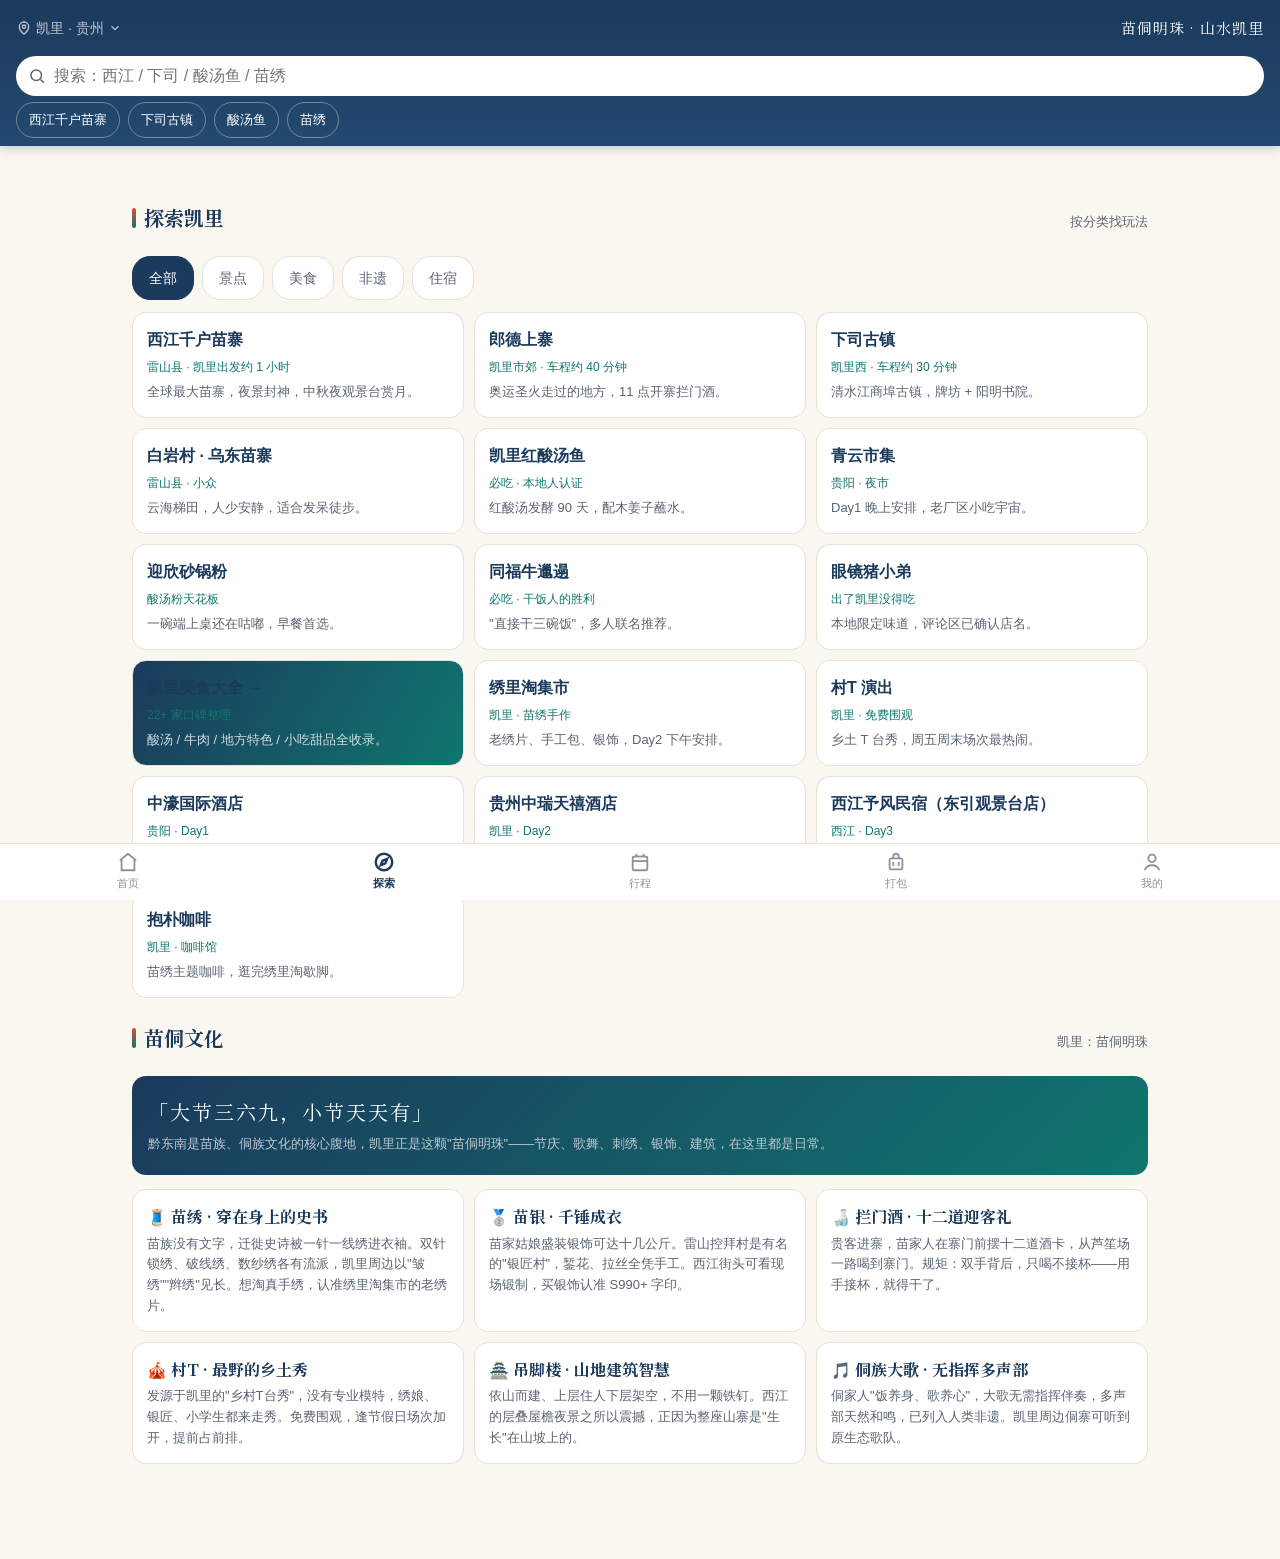
==== commit 4de65daa: "细节优化 6 项：搜索区瘦身、Toast 修复、缩放锁、横滑对齐、游记扩容、CTA 字号 1 搜索区高度：顶栏 166px → 146px（390×844 机型 20% → 17%）   - .sea" ====
--- a/explore.html
+++ b/explore.html
@@ -2,7 +2,7 @@
 <html lang="zh-CN">
 <head>
 <meta charset="UTF-8">
-<meta name="viewport" content="width=device-width, initial-scale=1.0, viewport-fit=cover">
+<meta name="viewport" content="width=device-width, initial-scale=1.0, maximum-scale=1.0, user-scalable=no, viewport-fit=cover">
 <meta name="theme-color" content="#1B3A5C">
 <meta name="description" content="探索凯里：西江千户苗寨、郎德上寨、下司古镇、酸汤鱼、绣里淘、村T——景点、美食、非遗、住宿分类导航。">
 <title>探索 | 中秋贵州·凯里行</title>
@@ -83,16 +83,16 @@
     <button class="ex-card" data-cat="scenic" data-detail="wudong"><b>白岩村 · 乌东苗寨</b><i>雷山县 · 小众</i><p>云海梯田，人少安静，适合发呆徒步。</p></button>
     <button class="ex-card" data-cat="food" data-detail="suantang"><b>凯里红酸汤鱼</b><i>必吃 · 本地人认证</i><p>红酸汤发酵 90 天，配木姜子蘸水。</p></button>
     <button class="ex-card" data-cat="food" data-detail="qingyun"><b>青云市集</b><i>贵阳 · 夜市</i><p>Day1 晚上安排，老厂区小吃宇宙。</p></button>
-    <button class="ex-card" data-cat="food"><b>迎欣砂锅粉</b><i>酸汤粉天花板</i><p>一碗端上桌还在咕嘟，早餐首选。</p></button>
-    <button class="ex-card" data-cat="food"><b>同福牛邋遢</b><i>必吃 · 干饭人的胜利</i><p>"直接干三碗饭"，多人联名推荐。</p></button>
-    <button class="ex-card" data-cat="food"><b>眼镜猪小弟</b><i>出了凯里没得吃</i><p>本地限定味道，评论区已确认店名。</p></button>
+    <button class="ex-card" data-detail="f-yinxin" data-cat="food"><b>迎欣砂锅粉</b><i>酸汤粉天花板</i><p>一碗端上桌还在咕嘟，早餐首选。</p></button>
+    <button class="ex-card" data-detail="f-tongfu" data-cat="food"><b>同福牛邋遢</b><i>必吃 · 干饭人的胜利</i><p>"直接干三碗饭"，多人联名推荐。</p></button>
+    <button class="ex-card" data-detail="f-zhuxiaodi" data-cat="food"><b>眼镜猪小弟</b><i>出了凯里没得吃</i><p>本地限定味道，评论区已确认店名。</p></button>
     <a class="ex-card" data-cat="food" href="food.html" style="background:linear-gradient(120deg,#1B3A5C,#0F766E);color:#fff"><b>凯里美食大全 →</b><i>22+ 家口碑整理</i><p style="color:rgba(255,255,255,.8)">酸汤 / 牛肉 / 地方特色 / 小吃甜品全收录。</p></a>
     <button class="ex-card" data-cat="craft" data-detail="miaoxiu"><b>绣里淘集市</b><i>凯里 · 苗绣手作</i><p>老绣片、手工包、银饰，Day2 下午安排。</p></button>
     <button class="ex-card" data-cat="craft" data-detail="cunt"><b>村T 演出</b><i>凯里 · 免费围观</i><p>乡土 T 台秀，周五周末场次最热闹。</p></button>
-    <button class="ex-card" data-cat="stay"><b>中濠国际酒店</b><i>贵阳 · Day1</i><p>近青云市集，落地当晚方便觅食。</p></button>
-    <button class="ex-card" data-cat="stay"><b>贵州中瑞天禧酒店</b><i>凯里 · Day2</i><p>凯里市区品质之选，停车方便。</p></button>
-    <button class="ex-card" data-cat="stay"><b>西江予风民宿（东引观景台店）</b><i>西江 · Day3</i><p>推窗即万家灯火，看夜景不用挤观景台。</p></button>
-    <button class="ex-card" data-cat="stay"><b>抱朴咖啡</b><i>凯里 · 咖啡馆</i><p>苗绣主题咖啡，逛完绣里淘歇脚。</p></button>
+    <button class="ex-card" data-detail="s-zhonghao" data-cat="stay"><b>中濠国际酒店</b><i>贵阳 · Day1</i><p>近青云市集，落地当晚方便觅食。</p></button>
+    <button class="ex-card" data-detail="s-zhongrui" data-cat="stay"><b>贵州中瑞天禧酒店</b><i>凯里 · Day2</i><p>凯里市区品质之选，停车方便。</p></button>
+    <button class="ex-card" data-detail="s-yufeng" data-cat="stay"><b>西江予风民宿（东引观景台店）</b><i>西江 · Day3</i><p>推窗即万家灯火，看夜景不用挤观景台。</p></button>
+    <button class="ex-card" data-detail="s-baopu" data-cat="stay"><b>抱朴咖啡</b><i>凯里 · 咖啡馆</i><p>苗绣主题咖啡，逛完绣里淘歇脚。</p></button>
   </div>
 
   <!-- 苗侗文化（原苗侗 Tab 并入） -->
@@ -102,27 +102,27 @@
     <p class="cq-sub">黔东南是苗族、侗族文化的核心腹地，凯里正是这颗"苗侗明珠"——节庆、歌舞、刺绣、银饰、建筑，在这里都是日常。</p>
   </div>
   <div class="cul-list">
-    <article class="cul-card">
+    <article class="cul-card" data-detail="miaoxiu">
       <h3>🧵 苗绣 · 穿在身上的史书</h3>
       <p>苗族没有文字，迁徙史诗被一针一线绣进衣袖。双针锁绣、破线绣、数纱绣各有流派，凯里周边以"皱绣""辫绣"见长。想淘真手绣，认准绣里淘集市的老绣片。</p>
     </article>
-    <article class="cul-card">
+    <article class="cul-card" data-detail="yinshi">
       <h3>🥈 苗银 · 千锤成衣</h3>
       <p>苗家姑娘盛装银饰可达十几公斤。雷山控拜村是有名的"银匠村"，錾花、拉丝全凭手工。西江街头可看现场锻制，买银饰认准 S990+ 字印。</p>
     </article>
-    <article class="cul-card">
+    <article class="cul-card" data-detail="c-lanmenjiu">
       <h3>🍶 拦门酒 · 十二道迎客礼</h3>
       <p>贵客进寨，苗家人在寨门前摆十二道酒卡，从芦笙场一路喝到寨门。规矩：双手背后，只喝不接杯——用手接杯，就得干了。</p>
     </article>
-    <article class="cul-card">
+    <article class="cul-card" data-detail="cunt">
       <h3>🎪 村T · 最野的乡土秀</h3>
       <p>发源于凯里的"乡村T台秀"，没有专业模特，绣娘、银匠、小学生都来走秀。免费围观，逢节假日场次加开，提前占前排。</p>
     </article>
-    <article class="cul-card">
+    <article class="cul-card" data-detail="c-diaojiaolou">
       <h3>🏯 吊脚楼 · 山地建筑智慧</h3>
       <p>依山而建、上层住人下层架空，不用一颗铁钉。西江的层叠屋檐夜景之所以震撼，正因为整座山寨是"生长"在山坡上的。</p>
     </article>
-    <article class="cul-card">
+    <article class="cul-card" data-detail="c-dage">
       <h3>🎵 侗族大歌 · 无指挥多声部</h3>
       <p>侗家人"饭养身、歌养心"，大歌无需指挥伴奏，多声部天然和鸣，已列入人类非遗。凯里周边侗寨可听到原生态歌队。</p>
     </article>
--- a/css/style.css
+++ b/css/style.css
@@ -41,6 +41,9 @@
   /* 去掉浏览器默认的点击高亮：点底部 Tab / 卡片时会闪一层灰蓝色，很像"页面闪了一下"。
      移除后由下方「点击反馈」小节提供受控的反馈，触感不丢。 */
   -webkit-tap-highlight-color: transparent;
+  /* 禁掉双击缩放（保留单指拖动滚动与双指缩放能力由 viewport 元标签统一关闭）。
+     双击缩放会带来 ~300ms 点击延迟，也会让固定定位的顶栏/底栏跟着缩放跳动。 */
+  touch-action: manipulation;
 }
 body {
   font-family: var(--font-body);
@@ -84,7 +87,9 @@
   position: sticky; top: 0; z-index: 50;
   background: linear-gradient(180deg, var(--indigo) 0%, #24496F 100%);
   color: #fff;
-  padding: calc(8px + env(safe-area-inset-top)) var(--pad) 10px;
+  /* 顶栏是吸顶的，高度直接吃掉可视区：44+40+36 + 间距/内边距 ≈ 148px 已是上限。
+     曾经是 166px（搜索框与热词都是 44px 满高），占掉 390×844 机型的 20% 屏幕。 */
+  padding: calc(6px + env(safe-area-inset-top)) var(--pad) 8px;
   box-shadow: 0 2px 10px rgba(27,58,92,.25);
 }
 .topbar-row { display: flex; align-items: center; justify-content: space-between; gap: 8px; }
@@ -94,29 +99,35 @@
 }
 .topbar-title { font-family: var(--font-title); font-size: 15px; letter-spacing: 1px; color: #fff; opacity: .9; }
 .search-wrap {
-  margin-top: 8px; display: flex; align-items: center; gap: 8px;
-  background: #fff; border-radius: 22px; padding: 0 14px; height: 44px;
+  margin-top: 6px; display: flex; align-items: center; gap: 8px;
+  background: #fff; border-radius: 20px; padding: 0 12px; height: 40px;
 }
 .search-ico { color: var(--ink-2); flex: none; }
 #searchInput {
-  flex: 1; border: 0; outline: none; font-size: 16px; min-height: 44px;
+  flex: 1; border: 0; outline: none; font-size: 16px; min-height: 40px;
   background: transparent; color: var(--ink);
 }
-.search-clear { color: var(--ink-2); width: 44px; }
-.hot-chips { display: flex; gap: 8px; margin-top: 8px; overflow-x: auto; scrollbar-width: none; }
+/* 隐藏 WebKit 原生的搜索清除按钮：它跟右侧自定义的 search-clear 会同时出现，
+   一输入就有两个叉并排。input[type=search] 的取消按钮只在这里关得掉。 */
+#searchInput::-webkit-search-cancel-button,
+#searchInput::-webkit-search-decoration {
+  -webkit-appearance: none; appearance: none; display: none;
+}
+.search-clear { color: var(--ink-2); width: 40px; min-height: 40px; }
+.hot-chips { display: flex; gap: 8px; margin-top: 6px; overflow-x: auto; scrollbar-width: none; }
 .hot-chips::-webkit-scrollbar { display: none; }
 /* 热词样式同时覆盖 <button> 和 <a class="chip-link">：
    壳是静态生成的热词一律是 <a>（可右键/新标签打开），早先只写了 button 选择器，
    导致热词一直以裸链接呈现、没有胶囊边框。
-   高度直接给到 44px 与上方搜索框齐平：试过用 ::after 撑热区保留 32px 视觉，
-   但 .hot-chips 是 overflow-x:auto（overflow-y 被连带算成 auto），伪元素溢出部分会被裁掉，
-   实测上下各扩 6px 只剩 4px，凑不满 44 —— 所以不玩伪元素，老老实实给足高度。 */
+   高度 36px：顶栏吸顶，三个 44px 满高元素叠起来太高，按需求压到 36；
+   试过用 ::after 撑热区保留视觉高度，但 .hot-chips 是 overflow-x:auto
+   （overflow-y 被连带算成 auto），伪元素溢出部分会被裁掉，实测上下各扩 6px 只剩 4px —— 不玩伪元素。 */
 .hot-chips button,
 .hot-chips .chip-link {
-  flex: none; min-height: 44px; padding: 0 14px;
+  flex: none; min-height: 36px; padding: 0 12px;
   display: inline-flex; align-items: center; justify-content: center;
-  border: 1px solid rgba(255,255,255,.35); border-radius: 22px;
-  color: #fff; font-size: 13px;
+  border: 1px solid rgba(255,255,255,.35); border-radius: 18px;
+  color: #fff; font-size: 12.5px;
 }
 .hot-chips button:active,
 .hot-chips .chip-link:active { background: rgba(255,255,255,.18); }
@@ -172,12 +183,21 @@
 }
 .sec-sub, .sec-link { font-size: 13px; color: var(--ink-2); min-height: 44px; display: inline-flex; align-items: center; }
 .sec-link { color: var(--teal); font-weight: 500; }
+/* 区块末尾的「看更多」一行（游记 → 完整行程），右对齐跟 sec-head 的链接呼应 */
+.sec-more { margin-top: 12px; display: flex; justify-content: flex-end; }
 
 /* ===== 目的地横滑卡片 ===== */
+/* 负外边距 + 等量左内边距，让卡片能贴着屏幕边滑出、静止时又与其它内容左对齐。
+   关键在 scroll-padding-left：scroll-snap-type: x mandatory 的对齐基准是
+   "滚动视口 - scroll-padding"，而内边距本身在滚动视口之内 —— 不加这一行，
+   浏览器为了让第一张卡对齐到屏幕 x=0，启动时就会把容器左滑 16px，
+   于是首屏第一张卡死死贴着屏幕左边（实测 getBoundingClientRect().x === 0）。
+   补上之后吸附位置落在左内边距内侧，卡片与「目的地」标题同一条竖线。 */
 .hscroll {
   display: flex; gap: 12px; overflow-x: auto; padding-bottom: 6px;
   scroll-snap-type: x mandatory; scrollbar-width: none;
   margin: 0 calc(-1 * var(--pad)); padding-left: var(--pad); padding-right: var(--pad);
+  scroll-padding-left: var(--pad);
 }
 .hscroll::-webkit-scrollbar { display: none; }
 .dest-card {
@@ -253,10 +273,17 @@
 }
 .consult h3 { font-size: 17px; }
 .consult p { font-size: 12px; color: var(--silver); }
-
-/* ===== 按钮 ===== */
+/* 「免费咨询」四个字用 .btn-cta 的 15px 太重，把整条 CTA 压得比左边的文案还抢眼。
+   单独降到 13px 并收窄左右内边距（高度不动，仍是 44px 触控目标）。 */
+.consult .btn-cta { font-size: 13px; padding: 0 16px; }
+
+/* ===== 按钮 =====
+   两个硬约束：① 文字必须显式居中（<button> UA 默认 center，<a> 继承左对齐）；
+   ② 必须 nowrap —— 按钮常作为 flex 子项（如 .consult 里），默认允许收缩到
+   最窄词宽，字号一小就会被挤成两行（「免费咨询」曾裂成「免费咨 / 询」）。 */
 .btn-cta {
   display: inline-flex; align-items: center; justify-content: center; text-align: center;
+  white-space: nowrap;
   background: var(--cta); color: #fff; border-radius: 22px;
   padding: 0 20px; min-height: 44px; font-size: 15px; font-weight: 600;
   box-shadow: 0 3px 10px rgba(217,79,48,.35);
@@ -266,6 +293,7 @@
    同一个 .btn-ghost 用在 <button id="dlBtn"> 与 <a href="pack.html"> 上时文字位置不一致。 */
 .btn-ghost {
   display: inline-flex; align-items: center; justify-content: center; text-align: center;
+  white-space: nowrap;
   border: 1px solid var(--teal); color: var(--teal); border-radius: 22px;
   padding: 0 16px; min-height: 44px; font-size: 14px;
   background: rgba(15,118,110,.05);
@@ -382,6 +410,34 @@
 .me-item span { font-size: 12px; color: var(--ink-2); }
 .me-tip { margin-top: 16px; font-size: 13px; color: var(--ink-2); }
 
+/* ===== 收藏列表（我的页，点「我的收藏」展开） ===== */
+.fav-list { display: flex; flex-direction: column; gap: 8px; }
+.fav-row {
+  display: flex; align-items: center; gap: 10px;
+  min-height: 64px; padding: 10px; cursor: pointer;
+  background: var(--card); border: 1px solid var(--line); border-radius: var(--radius);
+}
+.fav-row:active { opacity: .82; }
+.fav-row img,
+.fav-row .fav-face {
+  flex: none; width: 56px; height: 56px; border-radius: 8px; object-fit: cover;
+}
+.fav-row .fav-face {
+  display: flex; align-items: center; justify-content: center; font-size: 26px;
+  background: linear-gradient(135deg, rgba(27,58,92,.07), rgba(15,118,110,.12));
+}
+.fav-row > div { flex: 1; min-width: 0; }
+.fav-row b { display: block; font-size: 15px; }
+.fav-row i {
+  display: block; font-style: normal; font-size: 12px; color: var(--ink-2); margin-top: 2px;
+  overflow: hidden; text-overflow: ellipsis; white-space: nowrap;
+}
+.fav-row .fav-go { flex: none; font-size: 20px; color: var(--silver); }
+.fav-empty {
+  padding: 14px; font-size: 13px; color: var(--ink-2); line-height: 1.6;
+  background: var(--card); border: 1px dashed var(--line); border-radius: var(--radius);
+}
+
 /* ===== 详情浮层 + 固定预订栏 ===== */
 .detail { position: fixed; inset: 0; z-index: 90; }
 .detail-mask { position: absolute; inset: 0; background: rgba(27,58,92,.55); }
@@ -399,6 +455,16 @@
 }
 .detail-body { overflow-y: auto; padding: 18px 16px 16px; }
 .detail-body img { border-radius: var(--radius); width: 100%; aspect-ratio: 16/9; object-fit: cover; }
+/* 无照片条目（多为美食店）的头图：与列表卡片用同一个 emoji，避免硬塞风景照 */
+.detail-body .detail-emoji {
+  border-radius: var(--radius); width: 100%; aspect-ratio: 16/9;
+  display: flex; align-items: center; justify-content: center;
+  font-size: 60px; line-height: 1;
+  background: linear-gradient(135deg, rgba(27,58,92,.07), rgba(15,118,110,.12));
+}
+/* 手绘 SVG 图标头图：铺满整个 16:9 容器，自带头图底色，不再透出渐变 */
+.detail-body .detail-emoji.detail-icon { background: none; padding: 0; }
+.detail-body .detail-emoji.detail-icon svg { width: 100%; height: 100%; display: block; border-radius: var(--radius); }
 .detail-body h2 { font-size: 22px; color: var(--indigo); margin: 12px 0 4px; }
 .detail-body .d-tag { font-size: 12px; color: var(--teal); }
 .detail-body p { margin-top: 10px; font-size: 15px; color: var(--ink); }
@@ -414,14 +480,26 @@
 .book-price i { font-style: normal; font-size: 12px; color: var(--ink-2); display: block; }
 .book-btn { flex: none; }
 
-/* ===== Toast ===== */
+/* ===== Toast =====
+   原先直接复用详情浮层的 slideUp：它的 from 是 transform: translateY(40px)、to 是 transform: none。
+   而 Toast 靠 translateX(-50%) 居中，动画一跑就把这个 X 位移整个覆盖掉 ——
+   于是每次弹出都先"甩"到屏幕中偏左，再硬跳回中间，看着就是卡顿/错位两下。
+   现在改成独立的 transform + opacity 过渡，-50% 常驻，只动 Y 与透明度；
+   两者都是合成器属性，不触发重排重绘，动画期间也不掉帧。 */
 .toast {
   position: fixed; left: 50%; bottom: calc(96px + env(safe-area-inset-bottom));
-  transform: translateX(-50%); z-index: 99;
+  z-index: 99;
+  max-width: min(520px, calc(100vw - 32px));
   background: rgba(27,58,92,.92); color: #fff;
-  padding: 10px 18px; border-radius: 20px; font-size: 14px;
-  animation: slideUp .2s ease;
-}
+  padding: 10px 18px; border-radius: 20px; font-size: 14px; line-height: 1.5;
+  text-align: center;
+  transform: translate3d(-50%, 10px, 0);
+  opacity: 0;
+  pointer-events: none;            /* 淡出期间也不能挡住下面的按钮 */
+  will-change: transform, opacity;
+  transition: transform .22s cubic-bezier(.22,.9,.24,1), opacity .18s ease;
+}
+.toast.show { transform: translate3d(-50%, 0, 0); opacity: 1; }
 
 /* ===== 底部 Tab ===== */
 .tabbar {
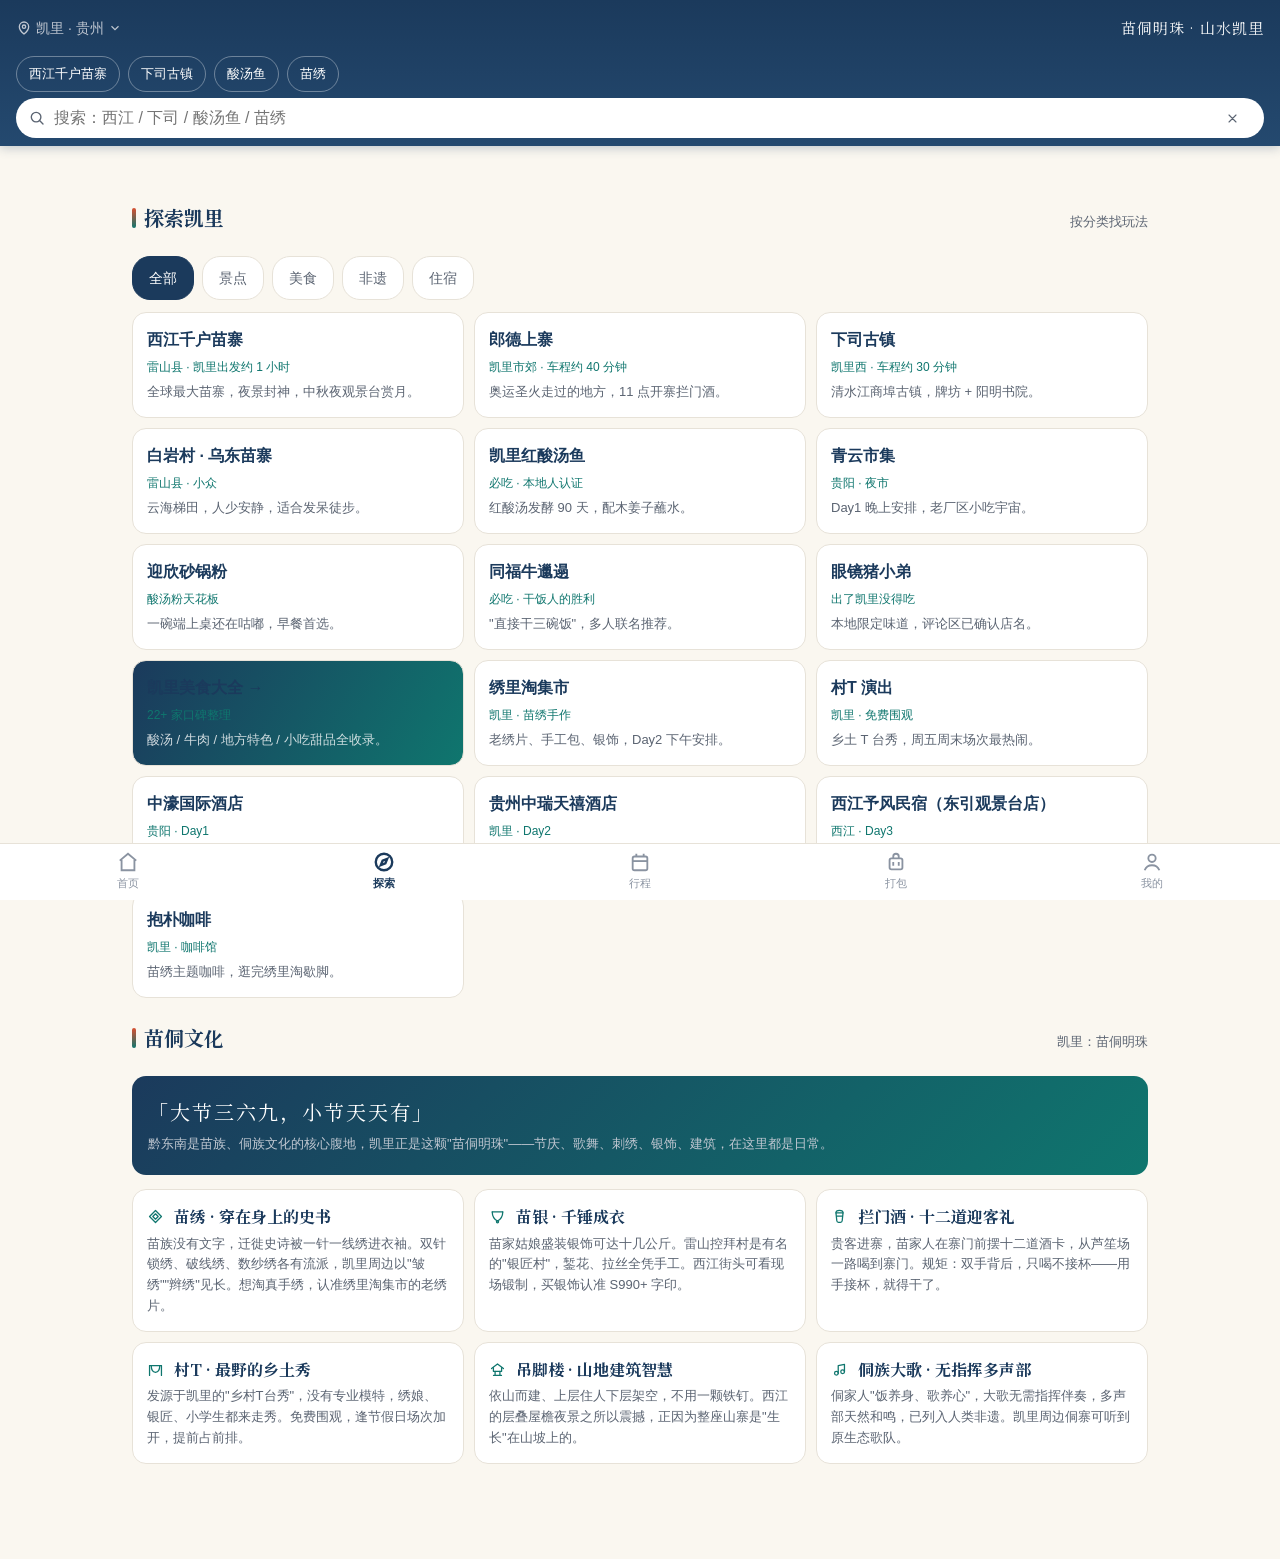
==== commit dc971243: "美食新增豆米火锅、烙锅，SW 升 v12；并入图标焕新与收藏/打包进度改进" ====
--- a/explore.html
+++ b/explore.html
@@ -16,8 +16,63 @@
 <link rel="stylesheet" href="css/style.css">
 </head>
 <body data-page="explore">
+<!-- shell:icons — 手绘 SVG 图标雪碧图，改图标请改 tools/build-shell.py 后重跑 -->
+<svg class="ic-sprite" aria-hidden="true" focusable="false">
+  <symbol id="i-locate" viewBox="0 0 24 24"><path d="M12 21s-6.5-5.4-6.5-10.2A6.5 6.5 0 0 1 18.5 10.8C18.5 15.6 12 21 12 21z"/><circle cx="12" cy="10.6" r="2.4"/></symbol>
+  <symbol id="i-heart" viewBox="0 0 24 24"><path d="M20.8 4.8a5.4 5.4 0 0 0-7.6 0L12 6.1l-1.2-1.3a5.4 5.4 0 0 0-7.6 7.6l1.2 1.3L12 21l7.6-7.3 1.2-1.3a5.4 5.4 0 0 0 0-7.6z"/></symbol>
+  <symbol id="i-close" viewBox="0 0 24 24"><path d="M6.4 6.4 17.6 17.6M17.6 6.4 6.4 17.6"/></symbol>
+  <symbol id="i-search" viewBox="0 0 24 24"><circle cx="10.8" cy="10.8" r="6.4"/><path d="m20 20-4.6-4.6"/></symbol>
+  <symbol id="i-chevron" viewBox="0 0 24 24"><path d="m9.5 5 6.5 7-6.5 7"/></symbol>
+  <symbol id="i-up" viewBox="0 0 24 24"><path d="M12 19.6V6.6"/><path d="m6.6 12.2 5.4-5.4 5.4 5.4"/></symbol>
+  <symbol id="i-check" viewBox="0 0 24 24"><path d="m5 12.6 4.6 4.6L19 6.6"/></symbol>
+  <symbol id="i-bulb" viewBox="0 0 24 24"><path d="M9.6 18.4h4.8"/><path d="M10.6 20.8h2.8"/><path d="M12 3.4a5.8 5.8 0 0 1 3.5 10.5c-.7.5-1.1 1.3-1.1 2.1H9.6c0-.8-.4-1.6-1.1-2.1A5.8 5.8 0 0 1 12 3.4z"/></symbol>
+  <symbol id="i-download" viewBox="0 0 24 24"><path d="M12 3.8v10.2"/><path d="m8.2 10.4 3.8 3.8 3.8-3.8"/><path d="M4.6 18v1.6a2 2 0 0 0 2 2h10.8a2 2 0 0 0 2-2V18"/></symbol>
+  <symbol id="i-install" viewBox="0 0 24 24"><rect x="7" y="3.2" width="10" height="17.6" rx="2.2"/><path d="M10.6 6.4h2.8"/><path d="M12 9.6v5.4"/><path d="m10.1 12.4 1.9 2 1.9-2"/></symbol>
+  <symbol id="i-bag" viewBox="0 0 24 24"><rect x="4.2" y="8" width="15.6" height="12" rx="2.2"/><path d="M9 8V6.2a3 3 0 0 1 6 0V8"/><path d="M9 12.4v3.6M15 12.4v3.6"/></symbol>
+  <symbol id="i-map" viewBox="0 0 24 24"><path d="M9 4 3.5 6.5v13L9 17l6 2.5L21 17V4l-6 2.5z"/><path d="M9 4v13M15 6.5v13"/></symbol>
+  <symbol id="i-trash" viewBox="0 0 24 24"><path d="M4.6 7h14.8"/><path d="M9.6 7V5.4A1.4 1.4 0 0 1 11 4h2a1.4 1.4 0 0 1 1.4 1.4V7"/><path d="M6.7 7l.8 12.1a2 2 0 0 0 2 1.9h5a2 2 0 0 0 2-1.9L17.3 7"/><path d="M10.4 11v6M13.6 11v6"/></symbol>
+  <symbol id="i-chat" viewBox="0 0 24 24"><path d="M4 6.6A2.6 2.6 0 0 1 6.6 4h10.8A2.6 2.6 0 0 1 20 6.6V14a2.6 2.6 0 0 1-2.6 2.6H9.4L4 20.4z"/><circle cx="9" cy="10.4" r=".9" fill="currentColor" stroke="none"/><circle cx="12" cy="10.4" r=".9" fill="currentColor" stroke="none"/><circle cx="15" cy="10.4" r=".9" fill="currentColor" stroke="none"/></symbol>
+  <symbol id="i-calendar" viewBox="0 0 24 24"><rect x="4" y="5.4" width="16" height="14.2" rx="2.2"/><path d="M4 10h16M8.6 3.4v3.4M15.4 3.4v3.4"/></symbol>
+  <symbol id="i-users" viewBox="0 0 24 24"><circle cx="9.4" cy="8.4" r="3.2"/><path d="M3.6 19.6c.8-3.4 3.2-5.2 5.8-5.2s5 1.8 5.8 5.2"/><path d="M16.2 5.6a3.2 3.2 0 0 1 0 6"/><path d="M17.4 14.8c2.2.6 3.6 2.4 4.2 4.8"/></symbol>
+  <symbol id="i-note" viewBox="0 0 24 24"><path d="M6 3.6h8.4L19 8.2v12.2H6z"/><path d="M14 3.6v4.8h4.8"/><path d="M9 12.8h6M9 16.2h4"/></symbol>
+  <symbol id="i-plane" viewBox="0 0 24 24"><path d="M21.4 3.2 2.8 10.4l6.6 2.4 2.4 6.6z"/><path d="M21.4 3.2 9.4 12.8"/></symbol>
+  <symbol id="i-sun" viewBox="0 0 24 24"><circle cx="8" cy="7.6" r="2.9"/><path d="M8 2.8v1.5M3.1 7.6h1.5M11.4 7.6h1.5M4.5 4.1 3.6 3.2M11.5 4.1l.9-.9"/><path d="M17.6 18.6H9.4a3.3 3.3 0 0 1 .2-6.6 4.6 4.6 0 0 1 8.6.8 3.4 3.4 0 0 1-.6 5.8z"/></symbol>
+  <symbol id="i-moon" viewBox="0 0 24 24"><circle cx="11.4" cy="12.8" r="7"/><circle cx="9" cy="10.6" r="1.3"/><circle cx="13.6" cy="14.4" r="1"/><circle cx="11" cy="16.2" r=".7"/><path d="M19.4 3.4l.5 1.4 1.4.5-1.4.5-.5 1.4-.5-1.4-1.4-.5 1.4-.5z" fill="currentColor" stroke="none"/></symbol>
+  <symbol id="i-music" viewBox="0 0 24 24"><circle cx="7.6" cy="17.4" r="2.6"/><circle cx="16.4" cy="15.2" r="2.6"/><path d="M10.2 17.4V6.6l8.8-1.8v10.4"/></symbol>
+  <symbol id="i-bowl" viewBox="0 0 24 24"><path d="M3.8 11.6h16.4a8.2 8.2 0 0 1-16.4 0z"/><path d="M2.6 11.6h18.8"/><path d="M9.4 8.6c1.2-1.4 1.2-2.6 0-4M14.6 8.6c1.2-1.4 1.2-2.6 0-4"/></symbol>
+  <symbol id="i-noodle" viewBox="0 0 24 24"><path d="M4.4 12.2h15.2a7.6 7.6 0 0 1-15.2 0z"/><path d="M3.2 12.2h17.6"/><path d="M14.6 3.2 20.8 9.4M17.4 2.6 21.6 6.8"/><path d="M8.8 9.4c2.4-1.6 4.4 1.6 6.8 0"/></symbol>
+  <symbol id="i-rice" viewBox="0 0 24 24"><path d="M4 12.6h16a8 8 0 0 1-16 0z"/><path d="M2.8 12.6h18.4"/><path d="M6.8 12.6a5.2 5.2 0 0 1 10.4 0"/><circle cx="10.2" cy="9.6" r=".7" fill="currentColor" stroke="none"/><circle cx="13.6" cy="10" r=".7" fill="currentColor" stroke="none"/></symbol>
+  <symbol id="i-fish" viewBox="0 0 24 24"><path d="M15 12c-2.4-3.8-5-5.4-7.6-5.4C4.6 6.6 3 9.2 3 12s1.6 5.4 4.4 5.4c2.6 0 5.2-1.6 7.6-5.4z"/><path d="M15 7.4 20.4 12 15 16.6z"/><circle cx="6.6" cy="10.8" r=".8" fill="currentColor" stroke="none"/></symbol>
+  <symbol id="i-meat" viewBox="0 0 24 24"><path d="M5.2 8.2c3.6-3 8.6-3.4 12.2-.8 3 2.2 3.4 6 .8 8.8-2.6 2.8-7.4 3.6-11 1.6-3.6-2-4.6-6.8-2-9.6z"/><path d="M8 10.8c2.8-1.4 5.8-.8 7.6 1.6"/></symbol>
+  <symbol id="i-chili" viewBox="0 0 24 24"><path d="M8 19.4c-3-3.8-2.2-9 1.8-11.2 2.6-1.4 5.2-.4 5.8 1.6-3.6 1-5.6 4.2-4.6 7.6.4 1.4-.6 2.6-3 2z"/><path d="M13.4 6.4c1.2-1.6 2.8-1.8 4.2-1-.4 1.4-1.4 2.4-2.8 2.6"/></symbol>
+  <symbol id="i-fire" viewBox="0 0 24 24"><path d="M12 20.8c3.3 0 5.8-2.3 5.8-5.4 0-5.6-5.8-6.6-5.8-11.4 0 0-6.2 3.2-6.2 9.6 0 4 3 7.2 6.2 7.2z"/><path d="M12 20.8c1.7 0 3-1.2 3-2.9 0-2.4-2.4-3.4-2.4-5.9 0 0-3 1.7-3 4.7 0 2.3 1.1 4.1 2.4 4.1z"/></symbol>
+  <symbol id="i-drumstick" viewBox="0 0 24 24"><path d="M18.4 5.2c1 2.6-.4 5.4-3 7-2.4 1.4-5.2 1.6-7.4.6l2.2-2.2c1.8-1.8 2.4-4.4 1.4-6.4z"/><path d="M8.2 12.6 5.2 15.6"/><circle cx="4.4" cy="17" r="1.8"/><circle cx="7" cy="14.4" r="1.8"/></symbol>
+  <symbol id="i-dumpling" viewBox="0 0 24 24"><path d="M3.8 15.6c0-4 3.7-7.2 8.2-7.2s8.2 3.2 8.2 7.2z"/><path d="M3.8 15.6h16.4"/><path d="M7.2 10.8c-.6 1.4-1 3-1 4.8M12 8.8v6.8M16.8 10.8c.6 1.4 1 3 1 4.8"/></symbol>
+  <symbol id="i-tofu" viewBox="0 0 24 24"><rect x="4.4" y="6.8" width="15.2" height="11" rx="2"/><path d="M4.4 11.4h15.2M9.8 6.8v11"/></symbol>
+  <symbol id="i-veg" viewBox="0 0 24 24"><path d="M6.6 17.8C4 15 4.6 9.6 9.4 6.8c4.8-2.8 10-1.2 11.4 3 1.4 4.4-2.2 9-7 9.8-2.8.4-5.6.2-7.2-1.8z"/><path d="M9.6 17.4C11.6 12.8 14.2 9.4 17.8 7.4"/></symbol>
+  <symbol id="i-skewer" viewBox="0 0 24 24"><path d="M9.2 21V4.2"/><circle cx="9.2" cy="7.6" r="2.5"/><circle cx="9.2" cy="12.6" r="2.5"/><circle cx="9.2" cy="17.6" r="2.5"/></symbol>
+  <symbol id="i-drink" viewBox="0 0 24 24"><path d="M6.6 6.6h10.8l-1.4 13a2 2 0 0 1-2 1.8h-4a2 2 0 0 1-2-1.8z"/><path d="M5.4 6.6h13.2"/><path d="M14.6 2.8 12.4 7"/><path d="M9.6 11.4h4.4v3.4H9.6z"/></symbol>
+  <symbol id="i-pig" viewBox="0 0 24 24"><circle cx="12" cy="12.6" r="6.8"/><path d="M6.6 8 5.2 4.4l3.8 1.6M17.4 8l1.4-3.6-3.8 1.6"/><ellipse cx="12" cy="14.2" rx="3.2" ry="2.2"/><circle cx="10.8" cy="14.2" r=".6" fill="currentColor" stroke="none"/><circle cx="13.2" cy="14.2" r=".6" fill="currentColor" stroke="none"/><circle cx="9.4" cy="10.8" r=".7" fill="currentColor" stroke="none"/><circle cx="14.6" cy="10.8" r=".7" fill="currentColor" stroke="none"/></symbol>
+  <symbol id="i-hotel" viewBox="0 0 24 24"><path d="M3.4 20.4V7.6"/><path d="M3.4 14.4h17.2v6"/><path d="M8 11.6a2.4 2.4 0 0 1 2.4-2.4h5.6a2.4 2.4 0 0 1 2.4 2.4v2.8"/></symbol>
+  <symbol id="i-craft" viewBox="0 0 24 24"><path d="M12 3.6 20.4 12 12 20.4 3.6 12z"/><path d="M12 8.2 15.8 12 12 15.8 8.2 12z"/></symbol>
+  <symbol id="i-silver" viewBox="0 0 24 24"><path d="M4.6 5.6c0 6.4 3.3 10.6 7.4 12.8 4.1-2.2 7.4-6.4 7.4-12.8"/><path d="M4.6 5.6h14.8"/><circle cx="12" cy="19.4" r="1.5"/></symbol>
+  <symbol id="i-wine" viewBox="0 0 24 24"><path d="M7 6.8h10l-1.2 11.2a2.4 2.4 0 0 1-2.4 2.2h-2.8a2.4 2.4 0 0 1-2.4-2.2z"/><path d="M7 6.8c0-2 2.2-3.4 5-3.4s5 1.4 5 3.4"/><path d="M8.2 11.6h7.6"/></symbol>
+  <symbol id="i-stage" viewBox="0 0 24 24"><path d="M3.6 20.4V6.4M20.4 20.4V6.4"/><path d="M3.6 6.4h16.8"/><path d="M6 6.4c0 5.4 2 9.2 6 9.6 4-.4 6-4.2 6-9.6"/></symbol>
+  <symbol id="i-house" viewBox="0 0 24 24"><path d="M3.6 10.6 12 4.2l8.4 6.4"/><path d="M6.2 9.4v5.2h11.6V9.4"/><path d="M8.6 14.6v5.8M15.4 14.6v5.8"/><path d="M6.4 20.4h11.2"/></symbol>
+  <symbol id="i-compass" viewBox="0 0 24 24"><circle cx="12" cy="12" r="8.4"/><path d="m15.2 8.8-2.2 5.6-5.6 2.2 2.2-5.6z"/></symbol>
+  <symbol id="i-card" viewBox="0 0 24 24"><rect x="3.4" y="5.4" width="17.2" height="13.2" rx="2.2"/><circle cx="8.8" cy="11" r="1.9"/><path d="M14.2 10.2h3.6M14.2 13.4h2.4"/><path d="M6.2 15.6c1.2-1 2.6-1.4 4-1.2"/></symbol>
+  <symbol id="i-plug" viewBox="0 0 24 24"><path d="M9 3.6v5M15 3.6v5"/><path d="M7 8.6h10v2.8a5 5 0 0 1-10 0z"/><path d="M12 16.4v4"/></symbol>
+  <symbol id="i-coat" viewBox="0 0 24 24"><path d="M9.2 3.8 5 6 3.6 10.8 6.2 12.4v8h11.6v-8l2.6-1.6-1.4-4.8-4.2-2.2"/><path d="M9.2 3.8c0 1.6 1.3 2.8 2.8 2.8s2.8-1.2 2.8-2.8"/></symbol>
+  <symbol id="i-bottle" viewBox="0 0 24 24"><rect x="8.4" y="8.8" width="7.2" height="11.6" rx="2"/><path d="M10.4 8.8V5.6h3.2v3.2"/><rect x="9.6" y="2.6" width="4.8" height="3" rx="1"/></symbol>
+  <symbol id="i-pill" viewBox="0 0 24 24"><g transform="rotate(-45 12 12)"><rect x="3.4" y="8.8" width="17.2" height="6.4" rx="3.2"/><path d="M12 8.8v6.4"/></g></symbol>
+  <symbol id="i-backpack" viewBox="0 0 24 24"><path d="M5.6 9.4a6.4 6.4 0 0 1 12.8 0v9.2a2.4 2.4 0 0 1-2.4 2.4H8a2.4 2.4 0 0 1-2.4-2.4z"/><path d="M9 9.4V6.8a3 3 0 0 1 6 0v2.6"/><path d="M9.6 13.2h4.8v3.6H9.6z"/></symbol>
+  <symbol id="i-ban" viewBox="0 0 24 24"><circle cx="12" cy="12" r="8.4"/><path d="M6.4 17.6 17.6 6.4"/></symbol>
+  <symbol id="i-bell" viewBox="0 0 24 24"><path d="M6.4 17.4c1-1.2 1.4-2.6 1.4-4.2C7.8 9.4 9.6 7 12 7s4.2 2.4 4.2 6.2c0 1.6.4 3 1.4 4.2z"/><path d="M4.6 17.4h14.8"/><path d="M10.2 20.4a2.1 2.1 0 0 0 3.6 0"/></symbol>
+</svg>
+<!-- /shell:icons -->
+
 <!-- shell:topbar — 由 tools/build-shell.py 生成，改壳请改脚本后重跑 -->
-<header class="topbar">
+<header class="topbar has-chips has-search">
   <div class="topbar-row">
     <button class="loc-btn" id="locBtn" aria-label="定位">
       <svg viewBox="0 0 24 24" width="16" height="16" fill="none" stroke="currentColor" stroke-width="2"><path d="M12 21s-7-5.5-7-11a7 7 0 1 1 14 0c0 5.5-7 11-7 11z"/><circle cx="12" cy="10" r="2.5"/></svg>
@@ -26,16 +81,17 @@
     </button>
     <span class="topbar-title">苗侗明珠 · 山水凯里</span>
   </div>
-  <div class="search-wrap">
-    <svg class="search-ico" viewBox="0 0 24 24" width="18" height="18" fill="none" stroke="currentColor" stroke-width="2"><circle cx="11" cy="11" r="7"/><path d="m21 21-4.3-4.3"/></svg>
-    <input id="searchInput" type="search" placeholder="搜索：西江 / 下司 / 酸汤鱼 / 苗绣" autocomplete="off" aria-label="搜索目的地、美食、非遗">
-    <button class="search-clear" id="searchClear" hidden aria-label="清空搜索">✕</button>
-  </div>
+
   <div class="hot-chips" id="hotChips">
     <a class="chip-link" href="index.html?kw=西江" data-kw="西江">西江千户苗寨</a>
     <a class="chip-link" href="index.html?kw=下司" data-kw="下司">下司古镇</a>
     <a class="chip-link" href="explore.html?kw=酸汤鱼" data-kw="酸汤鱼">酸汤鱼</a>
     <a class="chip-link" href="explore.html?kw=苗绣" data-kw="苗绣">苗绣</a>
+  </div>
+  <div class="search-wrap">
+    <svg class="ic search-ico" aria-hidden="true"><use href="#i-search"/></svg>
+    <input id="searchInput" type="search" placeholder="搜索：西江 / 下司 / 酸汤鱼 / 苗绣" autocomplete="off" aria-label="搜索目的地、美食、非遗">
+    <button class="search-clear" id="searchClear" hidden aria-label="清空搜索"><svg class="ic" aria-hidden="true"><use href="#i-close"/></svg></button>
   </div>
 </header>
 <!-- /shell:topbar -->
@@ -103,27 +159,27 @@
   </div>
   <div class="cul-list">
     <article class="cul-card" data-detail="miaoxiu">
-      <h3>🧵 苗绣 · 穿在身上的史书</h3>
+      <h3><svg class="ic h-ico" aria-hidden="true"><use href="#i-craft"/></svg> 苗绣 · 穿在身上的史书</h3>
       <p>苗族没有文字，迁徙史诗被一针一线绣进衣袖。双针锁绣、破线绣、数纱绣各有流派，凯里周边以"皱绣""辫绣"见长。想淘真手绣，认准绣里淘集市的老绣片。</p>
     </article>
     <article class="cul-card" data-detail="yinshi">
-      <h3>🥈 苗银 · 千锤成衣</h3>
+      <h3><svg class="ic h-ico" aria-hidden="true"><use href="#i-silver"/></svg> 苗银 · 千锤成衣</h3>
       <p>苗家姑娘盛装银饰可达十几公斤。雷山控拜村是有名的"银匠村"，錾花、拉丝全凭手工。西江街头可看现场锻制，买银饰认准 S990+ 字印。</p>
     </article>
     <article class="cul-card" data-detail="c-lanmenjiu">
-      <h3>🍶 拦门酒 · 十二道迎客礼</h3>
+      <h3><svg class="ic h-ico" aria-hidden="true"><use href="#i-wine"/></svg> 拦门酒 · 十二道迎客礼</h3>
       <p>贵客进寨，苗家人在寨门前摆十二道酒卡，从芦笙场一路喝到寨门。规矩：双手背后，只喝不接杯——用手接杯，就得干了。</p>
     </article>
     <article class="cul-card" data-detail="cunt">
-      <h3>🎪 村T · 最野的乡土秀</h3>
+      <h3><svg class="ic h-ico" aria-hidden="true"><use href="#i-stage"/></svg> 村T · 最野的乡土秀</h3>
       <p>发源于凯里的"乡村T台秀"，没有专业模特，绣娘、银匠、小学生都来走秀。免费围观，逢节假日场次加开，提前占前排。</p>
     </article>
     <article class="cul-card" data-detail="c-diaojiaolou">
-      <h3>🏯 吊脚楼 · 山地建筑智慧</h3>
+      <h3><svg class="ic h-ico" aria-hidden="true"><use href="#i-house"/></svg> 吊脚楼 · 山地建筑智慧</h3>
       <p>依山而建、上层住人下层架空，不用一颗铁钉。西江的层叠屋檐夜景之所以震撼，正因为整座山寨是"生长"在山坡上的。</p>
     </article>
     <article class="cul-card" data-detail="c-dage">
-      <h3>🎵 侗族大歌 · 无指挥多声部</h3>
+      <h3><svg class="ic h-ico" aria-hidden="true"><use href="#i-music"/></svg> 侗族大歌 · 无指挥多声部</h3>
       <p>侗家人"饭养身、歌养心"，大歌无需指挥伴奏，多声部天然和鸣，已列入人类非遗。凯里周边侗寨可听到原生态歌队。</p>
     </article>
   </div>
--- a/css/style.css
+++ b/css/style.css
@@ -82,6 +82,20 @@
   pointer-events: none;
 }
 
+/* ===== 手绘 SVG 图标 =====
+   全站不再用 emoji 或字符图标（✕ ↑ ♡ ❤ 📍 › ✓ …）：emoji 各平台字形不一致，
+   字符图标又会随字体 fallback 变形、粗细跳动。现在统一画成 24×24 线性图标，
+   定义在 body 顶部的雪碧图里（tools/build-shell.py 注入），引用方式：
+       <svg class="ic"><use href="#i-heart"/></svg>
+   尺寸走 em（跟字号一起缩放），描边 currentColor（跟文字颜色走）。
+   少数需要实心的点缀（眼睛、圆点）在 symbol 里显式 fill="currentColor"。 */
+.ic-sprite { position: absolute; width: 0; height: 0; overflow: hidden; }
+.ic {
+  width: 1em; height: 1em; display: inline-block; flex: none; vertical-align: -.125em;
+  fill: none; stroke: currentColor; stroke-width: 1.8;
+  stroke-linecap: round; stroke-linejoin: round;
+}
+
 /* ===== 顶部吸顶 ===== */
 .topbar {
   position: sticky; top: 0; z-index: 50;
@@ -92,17 +106,26 @@
   padding: calc(6px + env(safe-area-inset-top)) var(--pad) 8px;
   box-shadow: 0 2px 10px rgba(27,58,92,.25);
 }
-.topbar-row { display: flex; align-items: center; justify-content: space-between; gap: 8px; }
+/* 吸顶搜索：整条顶栏吸顶要吃掉 146px（390×844 机型的 1/6），太占屏。
+   改成「负 top」——滚动时顶栏跟着页面上移，把定位行和热词顶出屏幕，
+   只把最后一行（搜索框）钉在顶部，从 146px 降到 48px。
+   偏移量 = 搜索框在顶栏内的上边距：6 + 安全区 + 44(定位行) + 6 + 36(热词) + 6。
+   减掉安全区后正好让搜索框停在状态栏下沿，所以两个值都是常量、与设备无关。
+   纯 CSS 实现——不改高度、不做动画，下面的内容不会有跳动；滚回顶部自动复原。 */
+.topbar.has-search { top: -56px; }        /* 有搜索框、无热词（美食页） */
+.topbar.has-chips  { top: -98px; }        /* 有热词（首页 / 探索页），写在后面覆盖上一行 */
+.topbar-row { display: flex; flex-wrap: nowrap; align-items: center; justify-content: space-between; gap: 8px; }
 .loc-btn {
   display: inline-flex; align-items: center; gap: 4px;
   color: var(--silver); font-size: 14px; min-height: 44px;
-}
-.topbar-title { font-family: var(--font-title); font-size: 15px; letter-spacing: 1px; color: #fff; opacity: .9; }
+  flex: none; white-space: nowrap;   /* 吸顶偏移量是按行高算的，定位文字换行会让算好的偏移错位 */
+}
+.topbar-title { font-family: var(--font-title); font-size: 15px; letter-spacing: 1px; color: #fff; opacity: .9; white-space: nowrap; overflow: hidden; text-overflow: ellipsis; }
 .search-wrap {
   margin-top: 6px; display: flex; align-items: center; gap: 8px;
   background: #fff; border-radius: 20px; padding: 0 12px; height: 40px;
 }
-.search-ico { color: var(--ink-2); flex: none; }
+.search-ico { color: var(--ink-2); flex: none; font-size: 18px; }   /* .ic 用 em 定尺寸，这里给字号 */
 #searchInput {
   flex: 1; border: 0; outline: none; font-size: 16px; min-height: 40px;
   background: transparent; color: var(--ink);
@@ -113,7 +136,9 @@
 #searchInput::-webkit-search-decoration {
   -webkit-appearance: none; appearance: none; display: none;
 }
-.search-clear { color: var(--ink-2); width: 40px; min-height: 40px; }
+/* 图标按钮也要自己居中（<button> 的 text-align:center 是 UA 默认值，靠不住） */
+.search-clear { color: var(--ink-2); width: 40px; min-height: 40px; display: grid; place-items: center; font-size: 15px; }
+.search-clear:active { color: var(--cta); }
 .hot-chips { display: flex; gap: 8px; margin-top: 6px; overflow-x: auto; scrollbar-width: none; }
 .hot-chips::-webkit-scrollbar { display: none; }
 /* 热词样式同时覆盖 <button> 和 <a class="chip-link">：
@@ -167,7 +192,8 @@
   background: var(--card); border-radius: var(--radius);
   padding: 10px 12px; border: 1px solid var(--line);
 }
-.wx-item .wx-ico { font-size: 20px; }
+.wx-item .wx-ic { font-size: 22px; color: #B5763A; flex: none; }   /* 暖色调：太阳 / 满月 */
+.wx-item .wx-ic.teal { color: var(--teal); }                       /* 节庆类用青绿 */
 .wx-item b { display: block; font-size: 14px; color: var(--indigo); }
 .wx-item i { font-style: normal; font-size: 12px; color: var(--ink-2); }
 
@@ -249,6 +275,14 @@
   border-radius: var(--radius); padding: 10px 12px; position: relative;
 }
 .food-item img { width: 72px; height: 72px; object-fit: cover; border-radius: 10px; flex: none; }
+/* 无照片的美食条目：手绘 SVG 图标 + 同详情头图一致的底色方块，取代原来的 emoji。
+   尺寸与 .food-item img（72×72）对齐，列表里图文两列才不会一高一低。 */
+.food-ic {
+  width: 72px; height: 72px; flex: none; border-radius: 10px;
+  display: flex; align-items: center; justify-content: center;
+  background: linear-gradient(135deg, rgba(27,58,92,.07), rgba(15,118,110,.12));
+  font-size: 34px; color: var(--teal);
+}
 .food-emoji { font-size: 30px; width: 72px; text-align: center; flex: none; }
 .food-item h3 { font-size: 15px; color: var(--indigo); }
 .food-item p { font-size: 12px; color: var(--ink-2); }
@@ -368,11 +402,18 @@
   width: 18px; height: 18px; border: 2px solid var(--silver); border-radius: 5px;
 }
 .pack-card li.done { color: #9AA3B0; text-decoration: line-through; }
+/* 勾选标记：伪元素里塞不了 <use>，这里内联一份手绘对勾（与 #i-check 同形状），
+   免得用字符「✓」——它会随系统字体 fallback 换字形、粗细也不受控。 */
 .pack-card li.done::before {
-  background: var(--teal); border-color: var(--teal);
-  content: "✓"; color: #fff; font-size: 12px; text-align: center; line-height: 18px;
-  text-decoration: none;
-}
+  border-color: var(--teal);
+  background: var(--teal)
+    url("data:image/svg+xml,%3Csvg xmlns='http://www.w3.org/2000/svg' viewBox='0 0 24 24' fill='none' stroke='%23fff' stroke-width='3.4' stroke-linecap='round' stroke-linejoin='round'%3E%3Cpath d='m5 12.6 4.6 4.6L19 6.6'/%3E%3C/svg%3E")
+    center / 14px 14px no-repeat;
+}
+
+/* 标题里的小图标（打包分类 / 文化条目 / 美食分区）：青绿点缀，跟着标题字号走 */
+.h-ico { font-size: 17px; color: var(--teal); vertical-align: -2px; margin-right: 6px; }
+.pack-card.warn .h-ico, .pack-card.warn h3 { color: var(--cta); }
 
 /* ===== 苗侗文化 ===== */
 .culture-hero {
@@ -389,26 +430,80 @@
 .cul-card h3 { font-size: 16px; color: var(--indigo); }
 .cul-card p { font-size: 13px; color: var(--ink-2); margin-top: 4px; }
 
-/* ===== 我的 ===== */
-.me-card {
-  display: flex; align-items: center; gap: 12px;
+/* ===== 我的 =====
+   结构：行程卡（这趟行程是谁 / 什么时候 / 还有多久）→ 工具箱（会变的四格）→
+   快捷入口（列表，带 › 表示跳转）→ 收藏列表 → 提示。
+   图标全部走雪碧图，不再用 emoji。 */
+.me-hero {
   background: linear-gradient(120deg, var(--indigo), var(--teal));
-  border-radius: var(--radius); padding: 16px; color: #fff; margin-bottom: 14px;
-}
+  border-radius: var(--radius); padding: 16px; color: #fff;
+}
+.me-hero-top { display: flex; align-items: center; gap: 12px; }
 .me-avatar {
-  width: 52px; height: 52px; border-radius: 14px; flex: none;
-  background: var(--cta); display: grid; place-items: center;
-  font-family: var(--font-title); font-size: 24px; font-weight: 900;
-}
-.me-card b { display: block; font-size: 17px; }
-.me-card i { font-style: normal; font-size: 12px; color: var(--silver); }
+  width: 54px; height: 54px; border-radius: 16px; flex: none;
+  background: rgba(255,255,255,.14); display: grid; place-items: center;
+  font-size: 32px; color: #F2B65A;   /* 苗绣菱形纹样，暖色在靛蓝底上才跳得出来 */
+}
+.me-hero-txt { min-width: 0; }
+.me-hero h2 { font-size: 19px; color: #fff; }
+.me-hero-meta {
+  font-size: 12px; color: var(--silver); margin-top: 2px;
+  display: flex; align-items: center; gap: 4px;
+}
+.me-hero-meta .ic { font-size: 14px; }
+.me-dot { opacity: .6; }
+.me-stats { display: flex; gap: 8px; margin-top: 14px; }
+.me-stat {
+  flex: 1; text-align: center; padding: 8px 4px;
+  background: rgba(255,255,255,.12); border-radius: 10px;
+}
+.me-stat b { display: block; font-family: var(--font-title); font-size: 18px; }
+.me-stat i { font-style: normal; font-size: 11px; color: var(--silver); }
+
+/* 工具箱：40px 圆角图标 + 标题 + 状态行 */
 .me-grid { display: grid; grid-template-columns: 1fr 1fr; gap: 10px; }
 .me-item {
   background: var(--card); border: 1px solid var(--line); border-radius: var(--radius);
-  padding: 14px; text-align: left; display: flex; flex-direction: column; gap: 2px; font-size: 15px;
-}
-.me-item span { font-size: 12px; color: var(--ink-2); }
-.me-tip { margin-top: 16px; font-size: 13px; color: var(--ink-2); }
+  padding: 14px; text-align: left; font-size: 15px;
+  display: grid; grid-template-columns: 40px 1fr; gap: 12px; align-items: center;
+}
+.me-item > span:last-child { min-width: 0; }
+.me-item b { display: block; font-size: 15px; font-weight: 600; color: var(--ink); }
+.me-item i { display: block; font-style: normal; font-size: 12px; color: var(--ink-2); margin-top: 1px; }
+.me-item:active { border-color: var(--teal); background: rgba(15,118,110,.04); }
+
+/* 快捷入口：图标 + 文案 + 右侧 › */
+.me-rows { display: grid; gap: 10px; }
+.me-row {
+  width: 100%; min-height: 56px; text-align: left;
+  display: grid; grid-template-columns: 36px 1fr auto; gap: 12px; align-items: center;
+  background: var(--card); border: 1px solid var(--line); border-radius: var(--radius);
+  padding: 8px 12px;
+}
+.me-row > span:nth-child(2) { min-width: 0; }
+.me-row b { display: block; font-size: 15px; font-weight: 500; color: var(--ink); }
+.me-row i {
+  display: block; font-style: normal; font-size: 12px; color: var(--ink-2); margin-top: 1px;
+  overflow: hidden; text-overflow: ellipsis; white-space: nowrap;
+}
+.me-row .ic-go { font-size: 18px; color: var(--silver); }
+.me-row:active { background: rgba(27,58,92,.04); }
+.me-row.danger b, .me-row.danger .ic-go { color: var(--cta); }
+.me-row.danger .me-ic { background: rgba(217,79,48,.10); color: var(--cta); }
+
+/* 图标底座：工具箱 40px / 列表 36px，圆角与卡片语言一致 */
+.me-ico, .me-ic {
+  display: grid; place-items: center; border-radius: 12px;
+  background: rgba(15,118,110,.10); color: var(--teal);
+}
+.me-ico { width: 40px; height: 40px; font-size: 22px; }
+.me-ic  { width: 36px; height: 36px; font-size: 20px; }
+
+.me-tip {
+  margin-top: 16px; font-size: 13px; color: var(--ink-2);
+  display: flex; gap: 8px; align-items: flex-start;
+}
+.me-tip .ic { font-size: 18px; color: #B5763A; flex: none; margin-top: 2px; }
 
 /* ===== 收藏列表（我的页，点「我的收藏」展开） ===== */
 .fav-list { display: flex; flex-direction: column; gap: 8px; }
@@ -425,6 +520,7 @@
 .fav-row .fav-face {
   display: flex; align-items: center; justify-content: center; font-size: 26px;
   background: linear-gradient(135deg, rgba(27,58,92,.07), rgba(15,118,110,.12));
+  color: var(--indigo);
 }
 .fav-row > div { flex: 1; min-width: 0; }
 .fav-row b { display: block; font-size: 15px; }
@@ -451,7 +547,8 @@
 .detail-close {
   position: absolute; top: 10px; right: 10px; z-index: 2;
   width: 36px; height: 36px; border-radius: 50%;
-  background: rgba(250,247,240,.9); color: var(--ink); font-size: 15px;
+  background: rgba(250,247,240,.9); color: var(--ink);
+  font-size: 17px; display: grid; place-items: center;   /* 图标按钮自己居中 */
 }
 .detail-body { overflow-y: auto; padding: 18px 16px 16px; }
 .detail-body img { border-radius: var(--radius); width: 100%; aspect-ratio: 16/9; object-fit: cover; }
@@ -466,7 +563,11 @@
 .detail-body .detail-emoji.detail-icon { background: none; padding: 0; }
 .detail-body .detail-emoji.detail-icon svg { width: 100%; height: 100%; display: block; border-radius: var(--radius); }
 .detail-body h2 { font-size: 22px; color: var(--indigo); margin: 12px 0 4px; }
-.detail-body .d-tag { font-size: 12px; color: var(--teal); }
+.detail-body .d-tag {
+  font-size: 12px; color: var(--teal);
+  display: inline-flex; align-items: center; gap: 4px;
+}
+.detail-body .d-tag .ic { font-size: 14px; }
 .detail-body p { margin-top: 10px; font-size: 15px; color: var(--ink); }
 .detail-body ul { margin: 10px 0 0 18px; font-size: 14px; color: var(--ink-2); }
 .book-bar {
@@ -544,6 +645,7 @@
 }
 
 /* ===== 收藏按钮（预订栏内） ===== */
+/* 收藏按钮：心形是描边图标，靠 fill 切换成实心（symbol 里没有写死 fill，能继承下来） */
 .fav-btn {
   flex: none; width: 44px; height: 44px; border-radius: 50%;
   display: grid; place-items: center; font-size: 22px;
@@ -552,6 +654,7 @@
 }
 .fav-btn:active { transform: scale(.9); }
 .fav-btn.on { color: var(--cta); background: rgba(217,79,48,.10); }
+.fav-btn.on .ic { fill: currentColor; }
 
 /* ===== 回到顶部 ===== */
 #topBtn {
@@ -582,7 +685,9 @@
   .pack-grid { grid-template-columns: 1fr 1fr; }
   .cul-list { grid-template-columns: 1fr 1fr; }
   .note-list { grid-template-columns: 1fr 1fr; }
-  .me-grid { grid-template-columns: repeat(4, 1fr); }
+  /* 工具箱卡片带 40px 图标，640px 下排 4 列会把标题挤成两行，这里仍是 2 列 */
+  .me-grid { grid-template-columns: repeat(2, 1fr); }
+  .me-rows { grid-template-columns: 1fr 1fr; }
   .day-card { padding: 18px; }
   .stop-list li { grid-template-columns: 120px 1fr; }
   .detail-panel {
@@ -601,6 +706,7 @@
   .food-list { grid-template-columns: 1fr 1fr; }
   .banner img { aspect-ratio: 21/8; }
   .view { padding: 32px; }
+  .me-grid { grid-template-columns: repeat(4, 1fr); }
 }
 
 /* 打印 */
